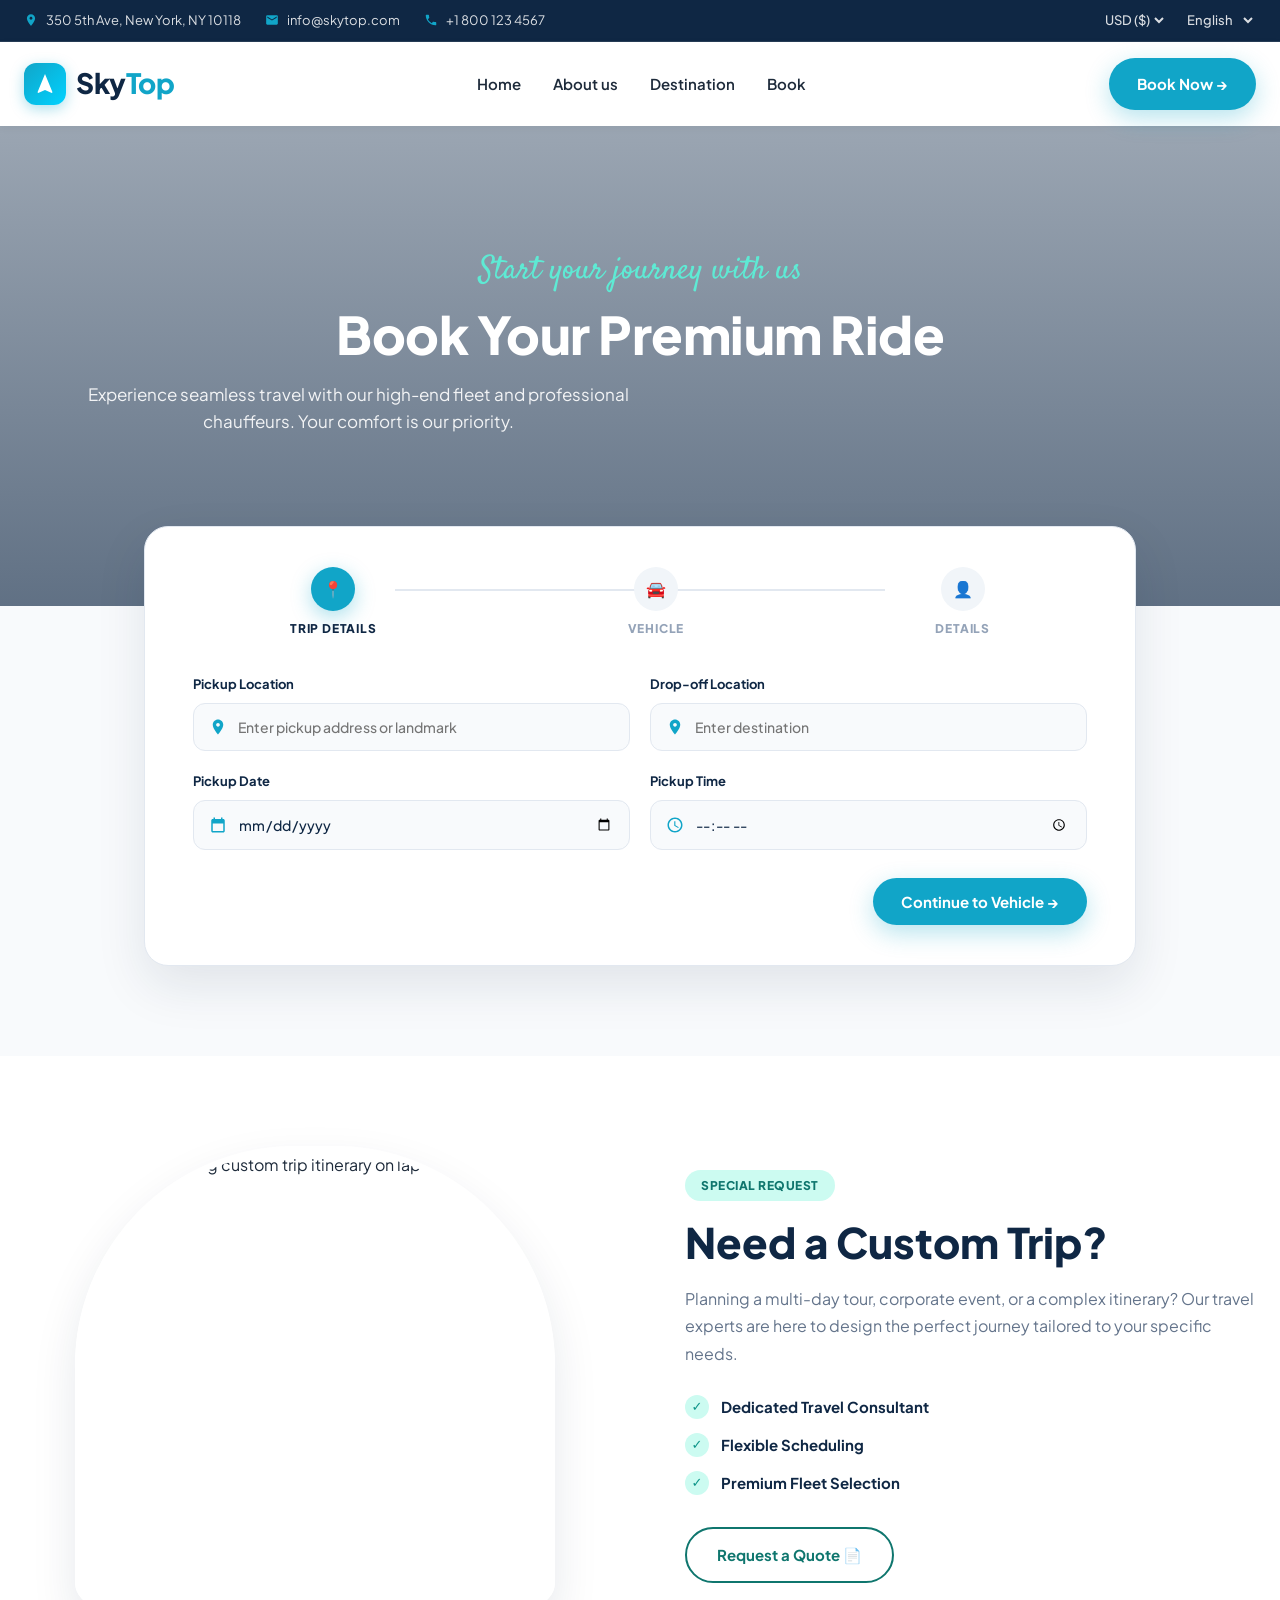
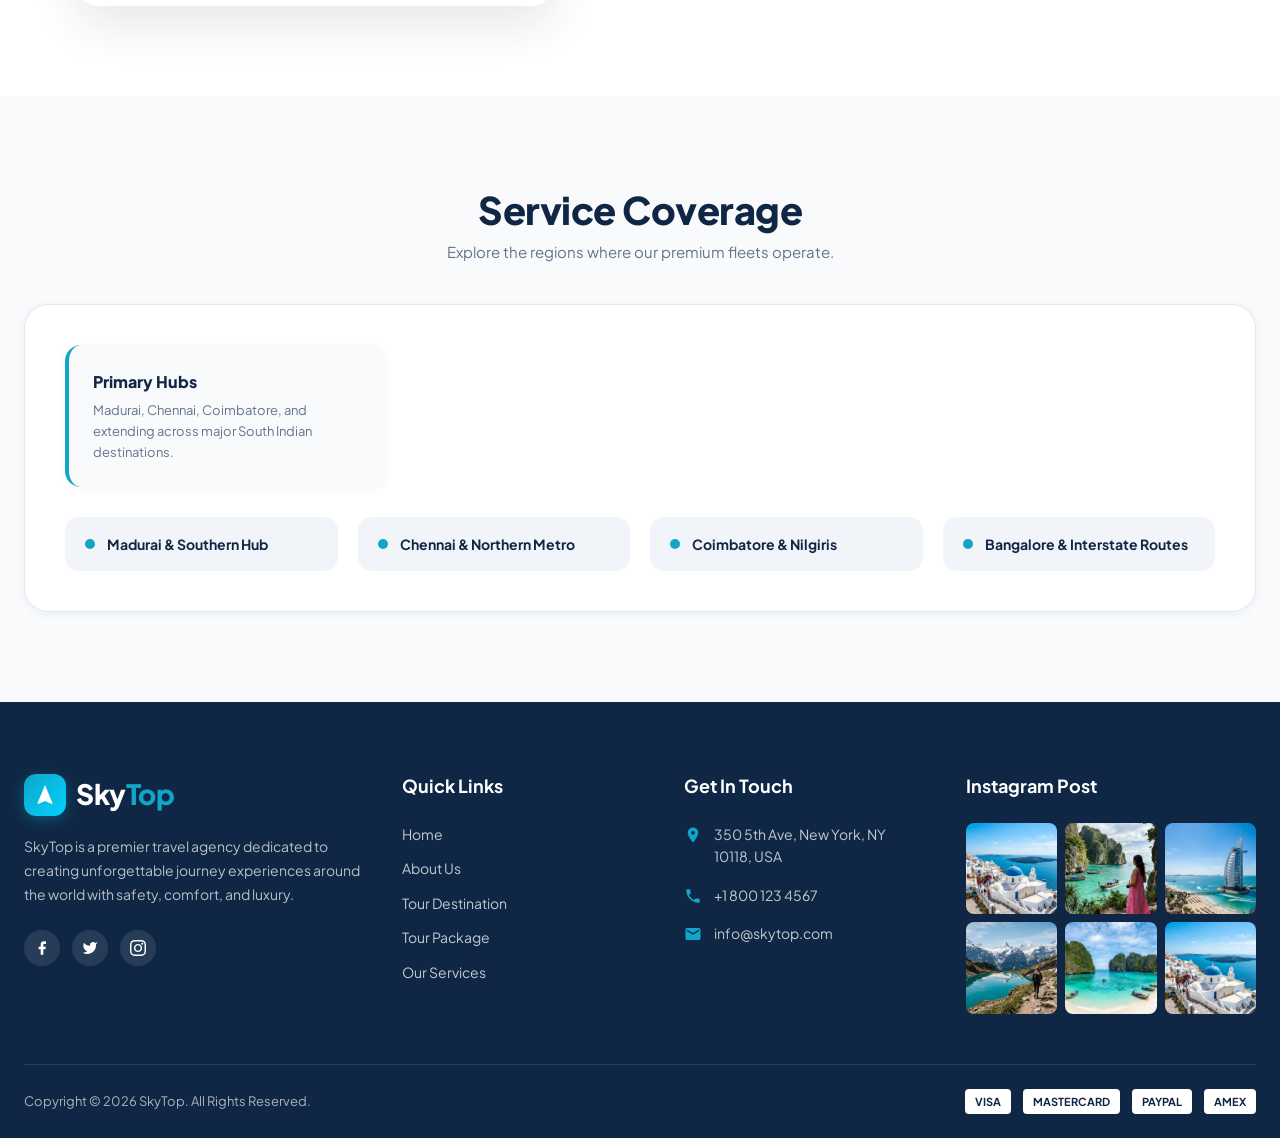
==== book.html @ 6405c87b "feat: implement new booking page with interactive wizard and service coverage components" ====
<!DOCTYPE html>
<html lang="en">

<head>
  <meta charset="UTF-8">
  <meta name="viewport" content="width=device-width, initial-scale=1.0">

  <!-- SEO Primary Metadata -->
  <title>Book Your Premium Ride - SkyTop Travels</title>
  <meta name="description"
    content="Book luxury ride with SkyTop Travels. Experience seamless travel with our high-end fleet and professional chauffeurs across Madurai and South India.">
  <meta name="keywords"
    content="skytop book, book premium ride, madurai travel booking, luxury bus rental, chauffeur service">
  <meta name="robots" content="index, follow">
  <link rel="canonical" href="https://www.skytop.com/book.html">

  <!-- Open Graph / Facebook -->
  <meta property="og:type" content="website">
  <meta property="og:url" content="https://www.skytop.com/book.html">
  <meta property="og:title" content="Book Your Premium Ride - SkyTop Travels">
  <meta property="og:description"
    content="Experience seamless travel with our high-end fleet and professional chauffeurs.">
  <meta property="og:image" content="assets/images/skytop-hero-natural-wonder.jpg">

  <!-- Stylesheets -->
  <link rel="stylesheet" href="styles/globals.css">
  <link rel="stylesheet" href="styles/book.css">

  <!-- Schema.org JSON-LD -->
  <script type="application/ld+json">
  {
    "@context": "https://schema.org",
    "@type": "TravelAgency",
    "name": "SkyTop Travels",
    "url": "https://www.skytop.com/book.html",
    "telephone": "+18001234567",
    "description": "Book Your Premium Ride with SkyTop Travels."
  }
  </script>
</head>

<body class="book-page">

  <!-- Header Component Include -->
  <div data-include="header.html">
    <!-- Top Header Contact & Currency Bar -->
    <aside class="top-bar" aria-label="Top contact and settings bar">
      <div class="container top-bar-inner">
        <div class="top-bar-left">
          <div class="top-info-item">
            <svg viewBox="0 0 24 24">
              <path
                d="M12 2C8.13 2 5 5.13 5 9c0 5.25 7 13 7 13s7-7.75 7-13c0-3.87-3.13-7-7-7zm0 9.5c-1.38 0-2.5-1.12-2.5-2.5s1.12-2.5 2.5-2.5 2.5 1.12 2.5 2.5-1.12 2.5-2.5 2.5z" />
            </svg>
            <span>350 5th Ave, New York, NY 10118</span>
          </div>
          <div class="top-info-item">
            <svg viewBox="0 0 24 24">
              <path
                d="M20 4H4c-1.1 0-1.99.9-1.99 2L2 18c0 1.1.9 2 2 2h16c1.1 0 2-.9 2-2V6c0-1.1-.9-2-2-2zm0 4l-8 5-8-5V6l8 5 8-5v2z" />
            </svg>
            <a href="mailto:info@skytop.com">info@skytop.com</a>
          </div>
          <div class="top-info-item">
            <svg viewBox="0 0 24 24">
              <path
                d="M6.62 10.79c1.44 2.83 3.76 5.14 6.59 6.59l2.2-2.2c.27-.27.67-.36 1.02-.24 1.12.37 2.33.57 3.57.57.55 0 1 .45 1 1V20c0 .55-.45 1-1 1-9.39 0-17-7.61-17-17 0-.55.45-1 1-1h3.5c.55 0 1 .45 1 1 0 1.25.2 2.45.57 3.57.11.35.03.74-.25 1.02l-2.2 2.2z" />
            </svg>
            <a href="tel:+18001234567">+1 800 123 4567</a>
          </div>
        </div>
        <div class="top-bar-right">
          <div class="top-bar-selectors">
            <select class="top-selector" aria-label="Select Currency">
              <option value="USD">USD ($)</option>
              <option value="EUR">EUR (€)</option>
              <option value="GBP">GBP (£)</option>
            </select>
            <select class="top-selector" aria-label="Select Language">
              <option value="en">English</option>
              <option value="es">Español</option>
              <option value="fr">Français</option>
            </select>
          </div>
        </div>
      </div>
    </aside>

    <!-- Main Navbar Header -->
    <header class="site-header">
      <div class="container">
        <nav class="navbar" aria-label="Main Site Navigation">
          <a href="index.html" class="brand-logo" title="SkyTop Home">
            <div class="brand-logo-icon">
              <svg viewBox="0 0 24 24">
                <path d="M12 2L4.5 20.29l.71.71L12 18l6.79 3 .71-.71z" />
              </svg>
            </div>
            <span>Sky<span class="highlight">Top</span></span>
          </a>

          <ul class="nav-menu">
            <li><a href="index.html" class="nav-link">Home</a></li>
            <li><a href="index.html#about" class="nav-link">About us</a></li>
            <li><a href="index.html#destinations" class="nav-link">Destination</a></li>
            <li><a href="book.html" class="nav-link active">Book</a></li>
          </ul>

          <div class="nav-actions">
            <a href="book.html" class="btn btn-primary">Book Now &rarr;</a>
            <button class="mobile-menu-toggle" id="mobileMenuToggle" aria-label="Toggle navigation menu">
              <span></span>
              <span></span>
              <span></span>
            </button>
          </div>
        </nav>
      </div>
    </header>

    <!-- Mobile Drawer Menu -->
    <div class="backdrop-overlay" id="backdropOverlay"></div>
    <aside class="mobile-nav-drawer" id="mobileNavDrawer" aria-label="Mobile Navigation Drawer">
      <div class="drawer-header">
        <a href="index.html" class="brand-logo">
          <div class="brand-logo-icon">
            <svg viewBox="0 0 24 24">
              <path d="M12 2L4.5 20.29l.71.71L12 18l6.79 3 .71-.71z" />
            </svg>
          </div>
          <span>Sky<span class="highlight">Top</span></span>
        </a>
        <button class="drawer-close" id="drawerClose" aria-label="Close menu">&times;</button>
      </div>
      <div class="mobile-nav-links">
        <a href="index.html">Home</a>
        <a href="index.html#about">About us</a>
        <a href="index.html#destinations">Destination</a>
        <a href="book.html">Book</a>
        <a href="index.html#services">Our Services</a>
        <a href="index.html#tours">Popular Tours</a>
        <a href="index.html#blog">Blog</a>
        <a href="index.html#contact">Contact us</a>
      </div>
    </aside>
  </div>

  <!-- Main Content Area -->
  <main id="main-content">

    <!-- 1. Hero Banner Section -->
    <section class="book-hero" aria-label="Book Your Ride Banner">
      <div class="container">
        <span class="book-hero-subtitle">Start your journey with us</span>
        <h1 class="book-hero-title">Book Your Premium Ride</h1>
        <p class="book-hero-desc">
          Experience seamless travel with our high-end fleet and professional chauffeurs. Your comfort is our priority.
        </p>
      </div>
    </section>

    <!-- 2. Wizard Booking Card (Overlapping Hero) -->
    <div class="wizard-container">
      <div class="wizard-card">

        <!-- Stepper Navigation Header -->
        <div class="stepper-bar">
          <div class="stepper-line">
            <div class="stepper-line-fill" id="stepperLineFill"></div>
          </div>

          <div class="step-item active" data-step="1" id="stepIndicator1">
            <div class="step-icon-circle">📍</div>
            <span class="step-label">TRIP DETAILS</span>
          </div>

          <div class="step-item" data-step="2" id="stepIndicator2">
            <div class="step-icon-circle">🚘</div>
            <span class="step-label">VEHICLE</span>
          </div>

          <div class="step-item" data-step="3" id="stepIndicator3">
            <div class="step-icon-circle">👤</div>
            <span class="step-label">DETAILS</span>
          </div>
        </div>

        <!-- Step 1 Form Panel: Trip Details -->
        <div class="wizard-step-panel active" id="stepPanel1">
          <form id="tripDetailsForm">
            <div class="form-grid-2x2">

              <div class="field-box">
                <label class="field-label" for="pickupLoc">Pickup Location</label>
                <div class="input-with-icon">
                  <svg viewBox="0 0 24 24">
                    <path
                      d="M12 2C8.13 2 5 5.13 5 9c0 5.25 7 13 7 13s7-7.75 7-13c0-3.87-3.13-7-7-7zm0 9.5c-1.38 0-2.5-1.12-2.5-2.5s1.12-2.5 2.5-2.5 2.5 1.12 2.5 2.5-1.12 2.5-2.5 2.5z" />
                  </svg>
                  <input type="text" id="pickupLoc" class="form-input" placeholder="Enter pickup address or landmark"
                    required>
                </div>
              </div>

              <div class="field-box">
                <label class="field-label" for="dropoffLoc">Drop-off Location</label>
                <div class="input-with-icon">
                  <svg viewBox="0 0 24 24">
                    <path
                      d="M12 2C8.13 2 5 5.13 5 9c0 5.25 7 13 7 13s7-7.75 7-13c0-3.87-3.13-7-7-7zm0 9.5c-1.38 0-2.5-1.12-2.5-2.5s1.12-2.5 2.5-2.5 2.5 1.12 2.5 2.5-1.12 2.5-2.5 2.5z" />
                  </svg>
                  <input type="text" id="dropoffLoc" class="form-input" placeholder="Enter destination" required>
                </div>
              </div>

              <div class="field-box">
                <label class="field-label" for="pickupDate">Pickup Date</label>
                <div class="input-with-icon">
                  <svg viewBox="0 0 24 24">
                    <path
                      d="M19 4h-1V2h-2v2H8V2H6v2H5c-1.11 0-1.99.9-1.99 2L3 20c0 1.1.89 2 2 2h14c1.1 0 2-.9 2-2V6c0-1.1-.9-2-2-2zm0 16H5V10h14v10z" />
                  </svg>
                  <input type="date" id="pickupDate" class="form-input" required>
                </div>
              </div>

              <div class="field-box">
                <label class="field-label" for="pickupTime">Pickup Time</label>
                <div class="input-with-icon">
                  <svg viewBox="0 0 24 24">
                    <path
                      d="M11.99 2C6.47 2 2 6.48 2 12s4.47 10 9.99 10C17.52 22 22 17.52 22 12S17.52 2 11.99 2zM12 20c-4.42 0-8-3.58-8-8s3.58-8 8-8 8 3.58 8 8-3.58 8-8 8zm.5-13H11v6l5.25 3.15.75-1.23-4.5-2.67z" />
                  </svg>
                  <input type="time" id="pickupTime" class="form-input" required>
                </div>
              </div>

            </div>

            <div class="wizard-actions">
              <button type="submit" class="btn-continue">
                Continue to Vehicle &rarr;
              </button>
            </div>
          </form>
        </div>

        <!-- Step 2 Form Panel: Vehicle Selection -->
        <div class="wizard-step-panel" id="stepPanel2">
          <div class="field-label" style="margin-bottom: 16px; font-size: 15px;">Choose Your Vehicle Category:</div>

          <div class="vehicle-cards-grid">
            <div class="v-card selected" data-vname="Luxury Bus" data-vprice="$150/day">
              <div class="v-icon">🚌</div>
              <div class="v-title">Luxury Bus</div>
              <div class="v-capacity">40 - 50 Seats</div>
              <div class="v-price">$150 / day</div>
            </div>

            <div class="v-card" data-vname="Tempo Traveller" data-vprice="$95/day">
              <div class="v-icon">🚐</div>
              <div class="v-title">Tempo Traveller</div>
              <div class="v-capacity">12 - 20 Seats</div>
              <div class="v-price">$95 / day</div>
            </div>

            <div class="v-card" data-vname="Premium SUV" data-vprice="$65/day">
              <div class="v-icon">🚘</div>
              <div class="v-title">Premium SUV</div>
              <div class="v-capacity">6 - 7 Seats</div>
              <div class="v-price">$65 / day</div>
            </div>

            <div class="v-card" data-vname="Executive Sedan" data-vprice="$45/day">
              <div class="v-icon">🚗</div>
              <div class="v-title">Executive Sedan</div>
              <div class="v-capacity">4 Seats</div>
              <div class="v-price">$45 / day</div>
            </div>
          </div>

          <div class="wizard-actions">
            <button type="button" class="btn-back" id="backToStep1">&larr; Back</button>
            <button type="button" class="btn-continue" id="goToStep3">
              Continue to Details &rarr;
            </button>
          </div>
        </div>

        <!-- Step 3 Form Panel: Passenger & Contact Details -->
        <div class="wizard-step-panel" id="stepPanel3">
          <form id="passengerDetailsForm">
            <div class="form-grid-2x2">
              <div class="field-box">
                <label class="field-label" for="custName">Full Name</label>
                <input type="text" id="custName" class="form-input" style="padding-left: 16px;" placeholder="John Doe"
                  required>
              </div>

              <div class="field-box">
                <label class="field-label" for="custPhone">Phone Number</label>
                <input type="tel" id="custPhone" class="form-input" style="padding-left: 16px;"
                  placeholder="+91 98765 43210" required>
              </div>

              <div class="field-box">
                <label class="field-label" for="custEmail">Email Address</label>
                <input type="email" id="custEmail" class="form-input" style="padding-left: 16px;"
                  placeholder="john@example.com" required>
              </div>

              <div class="field-box">
                <label class="field-label" for="custPassengers">Total Passengers</label>
                <select id="custPassengers" class="form-input" style="padding-left: 16px;">
                  <option value="1-2">1 - 2 Passengers</option>
                  <option value="3-6">3 - 6 Passengers</option>
                  <option value="7-15">7 - 15 Passengers</option>
                  <option value="16+">16+ Group Passengers</option>
                </select>
              </div>
            </div>

            <div class="wizard-actions">
              <button type="button" class="btn-back" id="backToStep2">&larr; Back</button>
              <button type="submit" class="btn-continue">
                Confirm &amp; Book Ride &rarr;
              </button>
            </div>
          </form>
        </div>

      </div>
    </div>

    <!-- 3. Special Request Section (Need a Custom Trip?) -->
    <section class="custom-trip-section">
      <div class="container">
        <div class="custom-trip-grid">

          <div class="custom-media-arch">
            <img src="https://images.unsplash.com/photo-1531403009284-440f080d1e12?auto=format&fit=crop&w=800&q=80"
              alt="Person planning custom trip itinerary on laptop">
          </div>

          <div class="custom-info-content">
            <span class="special-tag">SPECIAL REQUEST</span>
            <h2 class="custom-heading">Need a Custom Trip?</h2>
            <p class="custom-desc">
              Planning a multi-day tour, corporate event, or a complex itinerary? Our travel experts are here to design
              the perfect journey tailored to your specific needs.
            </p>

            <div class="check-feature-list">
              <div class="check-feature-item">
                <div class="check-icon">&#10003;</div>
                <span>Dedicated Travel Consultant</span>
              </div>
              <div class="check-feature-item">
                <div class="check-icon">&#10003;</div>
                <span>Flexible Scheduling</span>
              </div>
              <div class="check-feature-item">
                <div class="check-icon">&#10003;</div>
                <span>Premium Fleet Selection</span>
              </div>
            </div>

            <a href="index.html#contact" class="btn-request-quote">
              Request a Quote &#128196;
            </a>
          </div>

        </div>
      </div>
    </section>

    <!-- 4. Service Coverage Section -->
    <section class="coverage-section">
      <div class="container">
        <div class="text-center">
          <h2 class="section-title">Service Coverage</h2>
          <p style="color: var(--text-muted); font-size: 15px; margin-top: 6px;">
            Explore the regions where our premium fleets operate.
          </p>
        </div>

        <div class="coverage-grid">
          <div class="hub-card">
            <h3 class="hub-title">Primary Hubs</h3>
            <p class="hub-text">Madurai, Chennai, Coimbatore, and extending across major South Indian destinations.</p>
          </div>

          <div class="regions-grid">
            <div class="region-badge-card">
              <div class="region-dot"></div>
              <span>Madurai &amp; Southern Hub</span>
            </div>
            <div class="region-badge-card">
              <div class="region-dot"></div>
              <span>Chennai &amp; Northern Metro</span>
            </div>
            <div class="region-badge-card">
              <div class="region-dot"></div>
              <span>Coimbatore &amp; Nilgiris</span>
            </div>
            <div class="region-badge-card">
              <div class="region-dot"></div>
              <span>Bangalore &amp; Interstate Routes</span>
            </div>
          </div>
        </div>
      </div>
    </section>

  </main>

  <!-- Footer Component Include -->
  <div data-include="footer.html">
    <!-- Site Footer -->
    <footer class="site-footer" id="contact">
      <div class="container">
        <div class="footer-top">
          <div class="footer-brand">
            <a href="index.html" class="brand-logo">
              <div class="brand-logo-icon">
                <svg viewBox="0 0 24 24">
                  <path d="M12 2L4.5 20.29l.71.71L12 18l6.79 3 .71-.71z" />
                </svg>
              </div>
              <span>Sky<span class="highlight">Top</span></span>
            </a>
            <p>SkyTop is a premier travel agency dedicated to creating unforgettable journey experiences around the
              world with safety, comfort, and luxury.</p>
            <div class="social-links">
              <a href="https://facebook.com" class="social-link" aria-label="Facebook"><svg viewBox="0 0 24 24">
                  <path d="M18 2h-3a5 5 0 00-5 5v3H7v4h3v8h4v-8h3l1-4h-4V7a1 1 0 011-1h3z" />
                </svg></a>
              <a href="https://twitter.com" class="social-link" aria-label="Twitter"><svg viewBox="0 0 24 24">
                  <path
                    d="M23 3a10.9 10.9 0 01-3.14 1.53 4.48 4.48 0 00-7.86 3v1A10.66 10.66 0 013 4s-4 9 5 13a11.64 11.64 0 01-7 2c9 5 20 0 20-11.5a4.5 4.5 0 00-.08-.83A7.72 7.72 0 0023 3z" />
                </svg></a>
              <a href="https://instagram.com" class="social-link" aria-label="Instagram"><svg viewBox="0 0 24 24">
                  <path
                    d="M12 2.163c3.204 0 3.584.012 4.85.07 3.252.148 4.771 1.691 4.919 4.919.058 1.265.069 1.645.069 4.849 0 3.205-.012 3.584-.069 4.849-.149 3.225-1.664 4.771-4.919 4.919-1.266.058-1.644.07-4.85.07-3.204 0-3.584-.012-4.849-.07-3.26-.149-4.771-1.699-4.919-4.92-.058-1.265-.07-1.644-.07-4.849 0-3.204.013-3.583.07-4.849.149-3.227 1.664-4.771 4.919-4.919 1.266-.057 1.645-.069 4.849-.069zm0-2.163c-3.259 0-3.667.014-4.947.072-4.358.2-6.78 2.618-6.98 6.98-.059 1.281-.073 1.689-.073 4.948 0 3.259.014 3.668.072 4.948.2 4.358 2.618 6.78 6.98 6.98 1.281.058 1.689.072 4.948.072 3.259 0 3.668-.014 4.948-.072 4.354-.2 6.782-2.618 6.979-6.98.059-1.28.073-1.689.073-4.948 0-3.259-.014-3.667-.072-4.947-.196-4.354-2.617-6.78-6.979-6.98-1.281-.059-1.69-.073-4.949-.073zm0 5.838c-3.403 0-6.162 2.759-6.162 6.162s2.759 6.163 6.162 6.163 6.162-2.759 6.162-6.163c0-3.403-2.759-6.162-6.162-6.162zm0 10.162c-2.209 0-4-1.79-4-4 0-2.209 1.791-4 4-4s4 1.791 4 4c0 2.21-1.791 4-4 4zm6.406-11.845c-.796 0-1.441.645-1.441 1.44s.645 1.44 1.441 1.44c.795 0 1.439-.645 1.439-1.44s-.644-1.44-1.439-1.44z" />
                </svg></a>
            </div>
          </div>

          <div class="footer-column">
            <h3 class="footer-heading">Quick Links</h3>
            <ul class="footer-links-list">
              <li><a href="index.html">Home</a></li>
              <li><a href="index.html#about">About Us</a></li>
              <li><a href="book.html">Book Your Tour</a></li>
              <li><a href="index.html#destinations">Tour Destination</a></li>
              <li><a href="index.html#tours">Tour Package</a></li>
              <li><a href="index.html#services">Our Services</a></li>
            </ul>
          </div>

          <div class="footer-column">
            <h3 class="footer-heading">Get In Touch</h3>
            <div class="contact-info-list">
              <div class="contact-info-item">
                <svg viewBox="0 0 24 24">
                  <path
                    d="M12 2C8.13 2 5 5.13 5 9c0 5.25 7 13 7 13s7-7.75 7-13c0-3.87-3.13-7-7-7zm0 9.5c-1.38 0-2.5-1.12-2.5-2.5s1.12-2.5 2.5-2.5 2.5 1.12 2.5 2.5-1.12 2.5-2.5 2.5z" />
                </svg>
                <span>350 5th Ave, New York, NY 10118, USA</span>
              </div>
              <div class="contact-info-item">
                <svg viewBox="0 0 24 24">
                  <path
                    d="M6.62 10.79c1.44 2.83 3.76 5.14 6.59 6.59l2.2-2.2c.27-.27.67-.36 1.02-.24 1.12.37 2.33.57 3.57.57.55 0 1 .45 1 1V20c0 .55-.45 1-1 1-9.39 0-17-7.61-17-17 0-.55.45-1 1-1h3.5c.55 0 1 .45 1 1 0 1.25.2 2.45.57 3.57.11.35.03.74-.25 1.02l-2.2 2.2z" />
                </svg>
                <span>+1 800 123 4567</span>
              </div>
              <div class="contact-info-item">
                <svg viewBox="0 0 24 24">
                  <path
                    d="M20 4H4c-1.1 0-1.99.9-1.99 2L2 18c0 1.1.9 2 2 2h16c1.1 0 2-.9 2-2V6c0-1.1-.9-2-2-2zm0 4l-8 5-8-5V6l8 5 8-5v2z" />
                </svg>
                <span>info@skytop.com</span>
              </div>
            </div>
          </div>

          <div class="footer-column">
            <h3 class="footer-heading">Instagram Post</h3>
            <div class="instagram-grid">
              <div class="instagram-thumb">
                <img src="assets/images/skytop-destination-greece.jpg" alt="Instagram post Greece" loading="lazy">
              </div>
              <div class="instagram-thumb">
                <img src="assets/images/skytop-destination-thailand.jpg" alt="Instagram post Thailand" loading="lazy">
              </div>
              <div class="instagram-thumb">
                <img src="assets/images/skytop-destination-dubai.jpg" alt="Instagram post Dubai" loading="lazy">
              </div>
              <div class="instagram-thumb">
                <img src="assets/images/skytop-destination-switzerland.jpg" alt="Instagram post Switzerland"
                  loading="lazy">
              </div>
              <div class="instagram-thumb">
                <img src="assets/images/skytop-hero-natural-wonder.jpg" alt="Instagram post Tropical beach"
                  loading="lazy">
              </div>
              <div class="instagram-thumb">
                <img src="assets/images/skytop-destination-greece.jpg" alt="Instagram post Island view" loading="lazy">
              </div>
            </div>
          </div>
        </div>

        <div class="footer-bottom">
          <p>Copyright &copy; 2026 SkyTop. All Rights Reserved.</p>
          <div class="payment-methods">
            <span class="payment-badge">VISA</span>
            <span class="payment-badge">MASTERCARD</span>
            <span class="payment-badge">PAYPAL</span>
            <span class="payment-badge">AMEX</span>
          </div>
        </div>
      </div>
    </footer>
  </div>

  <!-- Scripts -->
  <script src="js/main.js"></script>
  <script>
    document.addEventListener('DOMContentLoaded', () => {
      // Step wizard navigation logic
      const stepIndicators = [
        document.getElementById('stepIndicator1'),
        document.getElementById('stepIndicator2'),
        document.getElementById('stepIndicator3')
      ];

      const stepPanels = [
        document.getElementById('stepPanel1'),
        document.getElementById('stepPanel2'),
        document.getElementById('stepPanel3')
      ];

      const lineFill = document.getElementById('stepperLineFill');

      function goToStep(stepNum) {
        stepPanels.forEach((panel, i) => {
          if (i === stepNum - 1) {
            panel.classList.add('active');
          } else {
            panel.classList.remove('active');
          }
        });

        stepIndicators.forEach((ind, i) => {
          ind.classList.remove('active', 'completed');
          if (i === stepNum - 1) {
            ind.classList.add('active');
          } else if (i < stepNum - 1) {
            ind.classList.add('completed');
          }
        });

        if (lineFill) {
          if (stepNum === 1) lineFill.style.width = '0%';
          if (stepNum === 2) lineFill.style.width = '50%';
          if (stepNum === 3) lineFill.style.width = '100%';
        }
      }

      // Step 1 Form Submit -> Step 2
      const tripDetailsForm = document.getElementById('tripDetailsForm');
      if (tripDetailsForm) {
        tripDetailsForm.addEventListener('submit', (e) => {
          e.preventDefault();
          goToStep(2);
        });
      }

      // Vehicle Card Selection
      const vehicleCards = document.querySelectorAll('.v-card');
      vehicleCards.forEach(card => {
        card.addEventListener('click', () => {
          vehicleCards.forEach(c => c.classList.remove('selected'));
          card.classList.add('selected');
        });
      });

      // Step 2 Buttons
      document.getElementById('backToStep1')?.addEventListener('click', () => goToStep(1));
      document.getElementById('goToStep3')?.addEventListener('click', () => goToStep(3));

      // Step 3 Buttons & Final Submit
      document.getElementById('backToStep2')?.addEventListener('click', () => goToStep(2));

      const passengerDetailsForm = document.getElementById('passengerDetailsForm');
      if (passengerDetailsForm) {
        passengerDetailsForm.addEventListener('submit', (e) => {
          e.preventDefault();
          const pickup = document.getElementById('pickupLoc')?.value || 'Pickup';
          const dropoff = document.getElementById('dropoffLoc')?.value || 'Destination';
          const name = document.getElementById('custName')?.value || 'Customer';
          alert(`🎉 Ride Booking Confirmed!\n\nThank you ${name}! Your ride from ${pickup} to ${dropoff} has been reserved. Our SkyTop chauffeur will contact you shortly.`);
        });
      }
    });
  </script>
</body>

</html>
---- styles/globals.css ----
/* ==========================================================================
   SKYTOP TRAVEL - GLOBAL CSS STYLESHEET
   Design Tokens, Resets, Global Typography, Header, Navigation, & Footer
   ========================================================================== */

@import url('https://fonts.googleapis.com/css2?family=Caveat:wght@600;700&family=Satisfy&family=Plus+Jakarta+Sans:wght@400;500;600;700;800&display=swap');

:root {
  /* Brand Color Palette */
  --primary-teal: #11A5C8;
  --primary-teal-hover: #0D8ca8;
  --primary-teal-light: rgba(17, 165, 200, 0.1);
  --primary-dark: #0F2744;
  --primary-dark-hover: #16365C;
  --text-main: #1D2A3A;
  --text-muted: #64748B;
  --text-light: #94A3B8;
  --bg-light: #F8FAFC;
  --bg-teal-tint: #F0F9FB;
  --white: #FFFFFF;
  --border-light: #E2E8F0;
  --rating-star: #FFB800;
  
  /* Typography */
  --font-body: 'Plus Jakarta Sans', system-ui, -apple-system, BlinkMacSystemFont, 'Segoe UI', Roboto, sans-serif;
  --font-script: 'Satisfy', 'Caveat', cursive, sans-serif;
  
  /* Spacing & Layout */
  --container-width: 1280px;
  --header-height: 84px;
  --topbar-height: 42px;
  --radius-sm: 8px;
  --radius-md: 14px;
  --radius-lg: 24px;
  --radius-pill: 999px;
  
  /* Shadows & Transitions */
  --shadow-sm: 0 2px 8px rgba(15, 39, 68, 0.05);
  --shadow-md: 0 8px 24px rgba(15, 39, 68, 0.08);
  --shadow-lg: 0 16px 40px rgba(15, 39, 68, 0.12);
  --shadow-teal: 0 8px 25px rgba(17, 165, 200, 0.3);
  --transition-fast: all 0.25s cubic-bezier(0.4, 0, 0.2, 1);
  --transition-smooth: all 0.35s cubic-bezier(0.4, 0, 0.2, 1);
}

/* Reset & Base Setup */
*, *::before, *::after {
  box-sizing: border-box;
  margin: 0;
  padding: 0;
}

html {
  scroll-behavior: smooth;
  font-size: 16px;
  -webkit-font-smoothing: antialiased;
  -moz-osx-font-smoothing: grayscale;
}

body {
  font-family: var(--font-body);
  color: var(--text-main);
  background-color: var(--white);
  line-height: 1.6;
  overflow-x: hidden;
  width: 100%;
}

a {
  color: inherit;
  text-decoration: none;
  transition: var(--transition-fast);
}

ul, ol {
  list-style: none;
}

img {
  max-width: 100%;
  height: auto;
  display: block;
}

button, input, select, textarea {
  font-family: inherit;
  font-size: inherit;
  outline: none;
  border: none;
}

button {
  cursor: pointer;
  background: none;
}

.container {
  width: 100%;
  max-width: var(--container-width);
  margin: 0 auto;
  padding: 0 24px;
}

/* Global Section Titles & Subtitles */
.section-subtitle {
  font-family: var(--font-script);
  font-size: 28px;
  font-weight: 700;
  color: var(--primary-teal);
  display: block;
  margin-bottom: 6px;
  text-transform: capitalize;
  letter-spacing: 0.5px;
}

.section-title {
  font-size: 38px;
  font-weight: 800;
  color: var(--primary-dark);
  line-height: 1.25;
  letter-spacing: -0.5px;
}

.text-center {
  text-align: center;
}

/* Buttons */
.btn {
  display: inline-flex;
  align-items: center;
  justify-content: center;
  gap: 10px;
  padding: 14px 28px;
  font-size: 15px;
  font-weight: 700;
  border-radius: var(--radius-pill);
  transition: var(--transition-smooth);
  white-space: nowrap;
}

.btn-primary {
  background-color: var(--primary-teal);
  color: var(--white);
  box-shadow: var(--shadow-teal);
}

.btn-primary:hover {
  background-color: var(--primary-teal-hover);
  transform: translateY(-2px);
  box-shadow: 0 12px 30px rgba(17, 165, 200, 0.4);
}

.btn-dark {
  background-color: var(--primary-dark);
  color: var(--white);
}

.btn-dark:hover {
  background-color: var(--primary-dark-hover);
  transform: translateY(-2px);
  box-shadow: var(--shadow-md);
}

.btn-outline-glass {
  background: rgba(255, 255, 255, 0.15);
  backdrop-filter: blur(10px);
  color: var(--white);
  border: 1px solid rgba(255, 255, 255, 0.4);
}

.btn-outline-glass:hover {
  background: rgba(255, 255, 255, 0.3);
  border-color: var(--white);
}

/* ==========================================================================
   TOP HEADER BAR
   ========================================================================== */
.top-bar {
  background-color: var(--primary-dark);
  color: var(--white);
  font-size: 13px;
  padding: 10px 0;
  border-bottom: 1px solid rgba(255, 255, 255, 0.1);
}

.top-bar-inner {
  display: flex;
  justify-content: space-between;
  align-items: center;
}

.top-bar-left, .top-bar-right {
  display: flex;
  align-items: center;
  gap: 24px;
}

.top-info-item {
  display: flex;
  align-items: center;
  gap: 8px;
  color: rgba(255, 255, 255, 0.85);
}

.top-info-item svg {
  width: 14px;
  height: 14px;
  fill: var(--primary-teal);
}

.top-info-item a:hover {
  color: var(--primary-teal);
}

.top-bar-selectors {
  display: flex;
  align-items: center;
  gap: 16px;
}

.top-selector {
  background: transparent;
  color: rgba(255, 255, 255, 0.85);
  font-size: 13px;
  font-weight: 500;
  cursor: pointer;
}

.top-selector option {
  background-color: var(--primary-dark);
  color: var(--white);
}

/* ==========================================================================
   MAIN NAVBAR
   ========================================================================== */
.site-header {
  position: sticky;
  top: 0;
  left: 0;
  width: 100%;
  background-color: var(--white);
  z-index: 1000;
  box-shadow: var(--shadow-sm);
  transition: var(--transition-fast);
}

.navbar {
  display: flex;
  align-items: center;
  justify-content: space-between;
  height: var(--header-height);
}

.brand-logo {
  display: flex;
  align-items: center;
  gap: 10px;
  font-size: 28px;
  font-weight: 800;
  color: var(--primary-dark);
  letter-spacing: -0.5px;
}

.brand-logo-icon {
  width: 42px;
  height: 42px;
  background: linear-gradient(135deg, var(--primary-teal), #00d2ff);
  border-radius: 12px;
  display: flex;
  align-items: center;
  justify-content: center;
  color: var(--white);
  box-shadow: 0 4px 14px rgba(17, 165, 200, 0.35);
}

.brand-logo-icon svg {
  width: 24px;
  height: 24px;
  fill: currentColor;
}

.brand-logo span.highlight {
  color: var(--primary-teal);
}

.nav-menu {
  display: flex;
  align-items: center;
  gap: 32px;
}

.nav-link {
  font-size: 15px;
  font-weight: 600;
  color: var(--text-main);
  padding: 8px 0;
  position: relative;
}

.nav-link:hover, .nav-link.active {
  color: var(--primary-teal);
}

.nav-link.active::after {
  content: '';
  position: absolute;
  bottom: -2px;
  left: 0;
  width: 100%;
  height: 3px;
  background-color: var(--primary-teal);
  border-radius: var(--radius-pill);
}

.nav-actions {
  display: flex;
  align-items: center;
  gap: 18px;
}

.mobile-menu-toggle {
  display: none;
  flex-direction: column;
  gap: 5px;
  width: 28px;
  cursor: pointer;
  background: none;
  border: none;
  padding: 4px;
}

.mobile-menu-toggle span {
  display: block;
  width: 100%;
  height: 3px;
  background-color: var(--primary-dark);
  border-radius: 3px;
  transition: var(--transition-fast);
}

/* Mobile Drawer Overlay */
.mobile-nav-drawer {
  position: fixed;
  top: 0;
  right: -100%;
  width: 300px;
  height: 100vh;
  background-color: var(--white);
  box-shadow: -10px 0 30px rgba(0, 0, 0, 0.15);
  z-index: 1100;
  padding: 30px 24px;
  display: flex;
  flex-direction: column;
  transition: right 0.4s ease;
}

.mobile-nav-drawer.open {
  right: 0;
}

.drawer-header {
  display: flex;
  justify-content: space-between;
  align-items: center;
  margin-bottom: 30px;
}

.drawer-close {
  font-size: 24px;
  color: var(--primary-dark);
  cursor: pointer;
}

.mobile-nav-links {
  display: flex;
  flex-direction: column;
  gap: 18px;
}

.mobile-nav-links a {
  font-size: 17px;
  font-weight: 600;
  color: var(--primary-dark);
  padding: 10px 0;
  border-bottom: 1px solid var(--border-light);
}

.backdrop-overlay {
  position: fixed;
  top: 0;
  left: 0;
  width: 100vw;
  height: 100vh;
  background: rgba(15, 39, 68, 0.5);
  backdrop-filter: blur(4px);
  z-index: 1050;
  opacity: 0;
  visibility: hidden;
  transition: var(--transition-fast);
}

.backdrop-overlay.active {
  opacity: 1;
  visibility: visible;
}

/* ==========================================================================
   FOOTER
   ========================================================================== */
.site-footer {
  background-color: var(--primary-dark);
  color: var(--white);
  padding-top: 70px;
  position: relative;
  overflow: hidden;
}

.footer-top {
  display: grid;
  grid-template-columns: 1.4fr 1fr 1fr 1.2fr;
  gap: 40px;
  padding-bottom: 50px;
  border-bottom: 1px solid rgba(255, 255, 255, 0.1);
}

.footer-brand .brand-logo {
  color: var(--white);
  margin-bottom: 18px;
}

.footer-brand p {
  color: rgba(255, 255, 255, 0.7);
  font-size: 14px;
  line-height: 1.7;
  margin-bottom: 24px;
}

.social-links {
  display: flex;
  align-items: center;
  gap: 12px;
}

.social-link {
  width: 36px;
  height: 36px;
  border-radius: 50%;
  background: rgba(255, 255, 255, 0.1);
  display: flex;
  align-items: center;
  justify-content: center;
  color: var(--white);
  transition: var(--transition-fast);
}

.social-link:hover {
  background-color: var(--primary-teal);
  transform: translateY(-3px);
}

.social-link svg {
  width: 16px;
  height: 16px;
  fill: currentColor;
}

.footer-column h3.footer-heading {
  font-size: 18px;
  font-weight: 700;
  color: var(--white);
  margin-bottom: 22px;
  position: relative;
}

.footer-links-list {
  display: flex;
  flex-direction: column;
  gap: 12px;
}

.footer-links-list a {
  color: rgba(255, 255, 255, 0.75);
  font-size: 14px;
  display: flex;
  align-items: center;
  gap: 8px;
}

.footer-links-list a:hover {
  color: var(--primary-teal);
  padding-left: 4px;
}

.contact-info-list {
  display: flex;
  flex-direction: column;
  gap: 16px;
}

.contact-info-item {
  display: flex;
  align-items: flex-start;
  gap: 12px;
  color: rgba(255, 255, 255, 0.75);
  font-size: 14px;
}

.contact-info-item svg {
  width: 18px;
  height: 18px;
  fill: var(--primary-teal);
  flex-shrink: 0;
  margin-top: 3px;
}

.instagram-grid {
  display: grid;
  grid-template-columns: repeat(3, 1fr);
  gap: 8px;
}

.instagram-thumb {
  position: relative;
  border-radius: var(--radius-sm);
  overflow: hidden;
  aspect-ratio: 1;
}

.instagram-thumb img {
  width: 100%;
  height: 100%;
  object-fit: cover;
  transition: var(--transition-fast);
}

.instagram-thumb:hover img {
  transform: scale(1.1);
}

.footer-bottom {
  padding: 24px 0;
  display: flex;
  justify-content: space-between;
  align-items: center;
  font-size: 13px;
  color: rgba(255, 255, 255, 0.65);
}

.payment-methods {
  display: flex;
  align-items: center;
  gap: 12px;
}

.payment-badge {
  background: var(--white);
  padding: 4px 10px;
  border-radius: 4px;
  font-weight: 700;
  color: var(--primary-dark);
  font-size: 11px;
}

/* ==========================================================================
   RESPONSIVE BREAKPOINTS (GLOBAL)
   ========================================================================== */
@media (max-width: 992px) {
  .top-bar {
    display: none;
  }

  .nav-menu {
    display: none;
  }

  .mobile-menu-toggle {
    display: flex;
  }

  .footer-top {
    grid-template-columns: 1fr 1fr;
    gap: 36px;
  }
}

@media (max-width: 600px) {
  .container {
    padding: 0 16px;
  }

  .section-title {
    font-size: 28px;
  }

  .section-subtitle {
    font-size: 24px;
  }

  .footer-top {
    grid-template-columns: 1fr;
  }

  .footer-bottom {
    flex-direction: column;
    gap: 14px;
    text-align: center;
  }
}
---- styles/book.css ----
/* ==========================================================================
   SKYTOP TRAVEL - BOOK PAGE SCOPED STYLESHEET (MATCHING EXACT REVISED DESIGN)
   Scoped under parent container: .book-page
   ========================================================================== */

.book-page {
  background-color: #F8FAFC;
  color: var(--text-main);
  font-family: var(--font-body);
}

/* --------------------------------------------------------------------------
   1. HERO BANNER (BOOK YOUR PREMIUM RIDE)
   -------------------------------------------------------------------------- */
.book-page .book-hero {
  position: relative;
  min-height: 480px;
  background: linear-gradient(180deg, rgba(15, 39, 68, 0.4) 0%, rgba(15, 39, 68, 0.65) 100%),
    url('https://images.unsplash.com/photo-1507525428034-b723cf961d3e?auto=format&fit=crop&w=1920&q=80') center/cover no-repeat;
  display: flex;
  flex-direction: column;
  align-items: center;
  justify-content: center;
  text-align: center;
  padding: 90px 24px 140px;
  color: var(--white);
}

.book-page .book-hero-subtitle {
  font-family: var(--font-script);
  font-size: 32px;
  color: #5eead4;
  margin-bottom: 8px;
  display: block;
}

.book-page .book-hero-title {
  font-size: 52px;
  font-weight: 800;
  line-height: 1.15;
  letter-spacing: -0.5px;
  margin-bottom: 16px;
  color: var(--white);
}

.book-page .book-hero-desc {
  font-size: 17px;
  color: rgba(255, 255, 255, 0.9);
  max-width: 620px;
  line-height: 1.6;
}

/* --------------------------------------------------------------------------
   2. BOOKING WIZARD CARD (OVERLAPPING HERO)
   -------------------------------------------------------------------------- */
.book-page .wizard-container {
  max-width: 1040px;
  margin: -80px auto 90px;
  padding: 0 24px;
  position: relative;
  z-index: 20;
}

.book-page .wizard-card {
  background: var(--white);
  border-radius: 24px;
  padding: 40px 48px;
  box-shadow: 0 20px 50px rgba(15, 39, 68, 0.1);
  border: 1px solid var(--border-light);
}

/* Stepper Bar */
.book-page .stepper-bar {
  display: flex;
  align-items: center;
  justify-content: space-between;
  margin-bottom: 36px;
  position: relative;
  max-width: 700px;
  margin-left: auto;
  margin-right: auto;
}

.book-page .step-item {
  display: flex;
  flex-direction: column;
  align-items: center;
  gap: 8px;
  cursor: pointer;
  z-index: 2;
  position: relative;
}

.book-page .step-icon-circle {
  width: 44px;
  height: 44px;
  border-radius: 50%;
  background: #f1f5f9;
  color: #64748b;
  display: flex;
  align-items: center;
  justify-content: center;
  font-size: 16px;
  font-weight: 700;
  transition: var(--transition-fast);
  border: 2px solid transparent;
}

.book-page .step-item.active .step-icon-circle {
  background: var(--primary-teal);
  color: var(--white);
  box-shadow: 0 6px 20px rgba(17, 165, 200, 0.35);
}

.book-page .step-item.completed .step-icon-circle {
  background: #0d9488;
  color: var(--white);
}

.book-page .step-label {
  font-size: 12px;
  font-weight: 800;
  letter-spacing: 0.8px;
  color: #94a3b8;
  text-transform: uppercase;
}

.book-page .step-item.active .step-label {
  color: var(--primary-dark);
}

.book-page .stepper-line {
  position: absolute;
  top: 22px;
  left: 15%;
  width: 70%;
  height: 2px;
  background: #e2e8f0;
  z-index: 1;
}

.book-page .stepper-line-fill {
  height: 100%;
  background: var(--primary-teal);
  width: 0%;
  transition: width 0.35s ease;
}

/* Step Content Panels */
.book-page .wizard-step-panel {
  display: none;
}

.book-page .wizard-step-panel.active {
  display: block;
}

.book-page .form-grid-2x2 {
  display: grid;
  grid-template-columns: 1fr 1fr;
  gap: 20px;
  margin-bottom: 28px;
}

.book-page .field-box {
  display: flex;
  flex-direction: column;
  gap: 8px;
}

.book-page .field-label {
  font-size: 13px;
  font-weight: 700;
  color: var(--primary-dark);
}

.book-page .input-with-icon {
  position: relative;
  display: flex;
  align-items: center;
}

.book-page .input-with-icon svg {
  position: absolute;
  left: 16px;
  width: 18px;
  height: 18px;
  fill: var(--primary-teal);
  pointer-events: none;
}

.book-page .form-input {
  width: 100%;
  padding: 14px 16px 14px 44px;
  background: #f8fafc;
  border: 1px solid var(--border-light);
  border-radius: 12px;
  font-size: 14px;
  font-weight: 500;
  color: var(--primary-dark);
  transition: var(--transition-fast);
}

.book-page .form-input:focus {
  background: var(--white);
  border-color: var(--primary-teal);
  box-shadow: 0 0 0 3px rgba(17, 165, 200, 0.15);
}

.book-page .wizard-actions {
  display: flex;
  justify-content: flex-end;
  align-items: center;
  gap: 16px;
}

.book-page .btn-continue {
  background-color: #11a5c8;
  color: var(--white);
  padding: 14px 28px;
  border-radius: var(--radius-pill);
  font-size: 15px;
  font-weight: 700;
  display: inline-flex;
  align-items: center;
  gap: 8px;
  cursor: pointer;
  transition: var(--transition-smooth);
  box-shadow: var(--shadow-teal);
}

.book-page .btn-continue:hover {
  background-color: #0d8ca8;
  transform: translateY(-2px);
  box-shadow: 0 10px 25px rgba(17, 165, 200, 0.4);
}

.book-page .btn-back {
  background: transparent;
  color: var(--text-muted);
  font-weight: 700;
  font-size: 14px;
  padding: 12px 20px;
  border-radius: var(--radius-pill);
  cursor: pointer;
}

.book-page .btn-back:hover {
  color: var(--primary-dark);
  background: #f1f5f9;
}

/* Vehicle Selection Grid (Step 2) */
.book-page .vehicle-cards-grid {
  display: grid;
  grid-template-columns: repeat(4, 1fr);
  gap: 18px;
  margin-bottom: 30px;
}

.book-page .v-card {
  background: #f8fafc;
  border: 2px solid var(--border-light);
  border-radius: 16px;
  padding: 24px 16px;
  text-align: center;
  cursor: pointer;
  transition: var(--transition-smooth);
}

.book-page .v-card:hover,
.book-page .v-card.selected {
  background: var(--white);
  border-color: var(--primary-teal);
  box-shadow: var(--shadow-md);
  transform: translateY(-4px);
}

.book-page .v-icon {
  font-size: 32px;
  margin-bottom: 10px;
}

.book-page .v-title {
  font-size: 16px;
  font-weight: 800;
  color: var(--primary-dark);
  margin-bottom: 4px;
}

.book-page .v-capacity {
  font-size: 12px;
  color: var(--text-muted);
  font-weight: 600;
}

.book-page .v-price {
  margin-top: 10px;
  font-size: 15px;
  font-weight: 800;
  color: var(--primary-teal);
}

/* --------------------------------------------------------------------------
   3. SPECIAL REQUEST (NEED A CUSTOM TRIP?)
   -------------------------------------------------------------------------- */
.book-page .custom-trip-section {
  padding: 90px 0;
  background-color: var(--white);
}

.book-page .custom-trip-grid {
  display: grid;
  grid-template-columns: 1fr 1fr;
  gap: 70px;
  align-items: center;
}

.book-page .custom-media-arch {
  width: 100%;
  max-width: 480px;
  height: 460px;
  border-radius: 220px 220px 24px 24px;
  overflow: hidden;
  box-shadow: 0 20px 45px rgba(15, 39, 68, 0.1);
  border: 6px solid var(--white);
  margin: 0 auto;
}

.book-page .custom-media-arch img {
  width: 100%;
  height: 100%;
  object-fit: cover;
}

.book-page .custom-info-content {
  padding-left: 10px;
}

.book-page .special-tag {
  display: inline-block;
  background-color: #ccfbf1;
  color: #0f766e;
  padding: 6px 16px;
  border-radius: var(--radius-pill);
  font-size: 12px;
  font-weight: 800;
  letter-spacing: 0.5px;
  text-transform: uppercase;
  margin-bottom: 16px;
}

.book-page .custom-heading {
  font-size: 42px;
  font-weight: 800;
  color: var(--primary-dark);
  margin-bottom: 18px;
  line-height: 1.2;
}

.book-page .custom-desc {
  font-size: 16px;
  color: var(--text-muted);
  line-height: 1.7;
  margin-bottom: 28px;
}

.book-page .check-feature-list {
  display: flex;
  flex-direction: column;
  gap: 14px;
  margin-bottom: 32px;
}

.book-page .check-feature-item {
  display: flex;
  align-items: center;
  gap: 12px;
  font-size: 15px;
  font-weight: 700;
  color: var(--primary-dark);
}

.book-page .check-icon {
  width: 24px;
  height: 24px;
  border-radius: 50%;
  background: #ccfbf1;
  color: #0d9488;
  display: flex;
  align-items: center;
  justify-content: center;
  font-size: 13px;
  flex-shrink: 0;
}

.book-page .btn-request-quote {
  display: inline-flex;
  align-items: center;
  gap: 10px;
  padding: 14px 30px;
  border: 2px solid #0f766e;
  color: #0f766e;
  border-radius: var(--radius-pill);
  font-weight: 700;
  font-size: 15px;
  transition: var(--transition-smooth);
  background: transparent;
}

.book-page .btn-request-quote:hover {
  background-color: #0f766e;
  color: var(--white);
  transform: translateY(-2px);
  box-shadow: 0 8px 24px rgba(15, 118, 110, 0.25);
}

/* --------------------------------------------------------------------------
   4. SERVICE COVERAGE SECTION
   -------------------------------------------------------------------------- */
.book-page .coverage-section {
  padding: 90px 0;
  background-color: #f8fafc;
}

.book-page .coverage-grid {
  margin-top: 40px;
  background: #ffffff;
  border-radius: 24px;
  padding: 40px;
  box-shadow: var(--shadow-sm);
  border: 1px solid var(--border-light);
}

.book-page .hub-card {
  background: #f8fafc;
  border-radius: 16px;
  padding: 24px;
  max-width: 320px;
  border-left: 4px solid var(--primary-teal);
  box-shadow: var(--shadow-sm);
  margin-bottom: 24px;
}

.book-page .hub-title {
  font-size: 16px;
  font-weight: 800;
  color: var(--primary-dark);
  margin-bottom: 6px;
}

.book-page .hub-text {
  font-size: 13px;
  color: var(--text-muted);
  line-height: 1.6;
}

.book-page .regions-grid {
  display: grid;
  grid-template-columns: repeat(4, 1fr);
  gap: 20px;
  margin-top: 30px;
}

.book-page .region-badge-card {
  background: #f1f5f9;
  border-radius: 14px;
  padding: 16px 20px;
  display: flex;
  align-items: center;
  gap: 12px;
  font-weight: 700;
  color: var(--primary-dark);
  font-size: 14px;
}

.book-page .region-dot {
  width: 10px;
  height: 10px;
  border-radius: 50%;
  background: var(--primary-teal);
}

/* --------------------------------------------------------------------------
   RESPONSIVE BREAKPOINTS
   -------------------------------------------------------------------------- */
@media (max-width: 992px) {
  .book-page .custom-trip-grid {
    grid-template-columns: 1fr;
    gap: 40px;
  }

  .book-page .form-grid-2x2 {
    grid-template-columns: 1fr;
  }

  .book-page .vehicle-cards-grid {
    grid-template-columns: 1fr 1fr;
  }

  .book-page .regions-grid {
    grid-template-columns: 1fr 1fr;
  }
}

@media (max-width: 600px) {
  .book-page .book-hero-title {
    font-size: 34px;
  }

  .book-page .wizard-card {
    padding: 24px 18px;
  }

  .book-page .vehicle-cards-grid {
    grid-template-columns: 1fr;
  }

  .book-page .regions-grid {
    grid-template-columns: 1fr;
  }
}
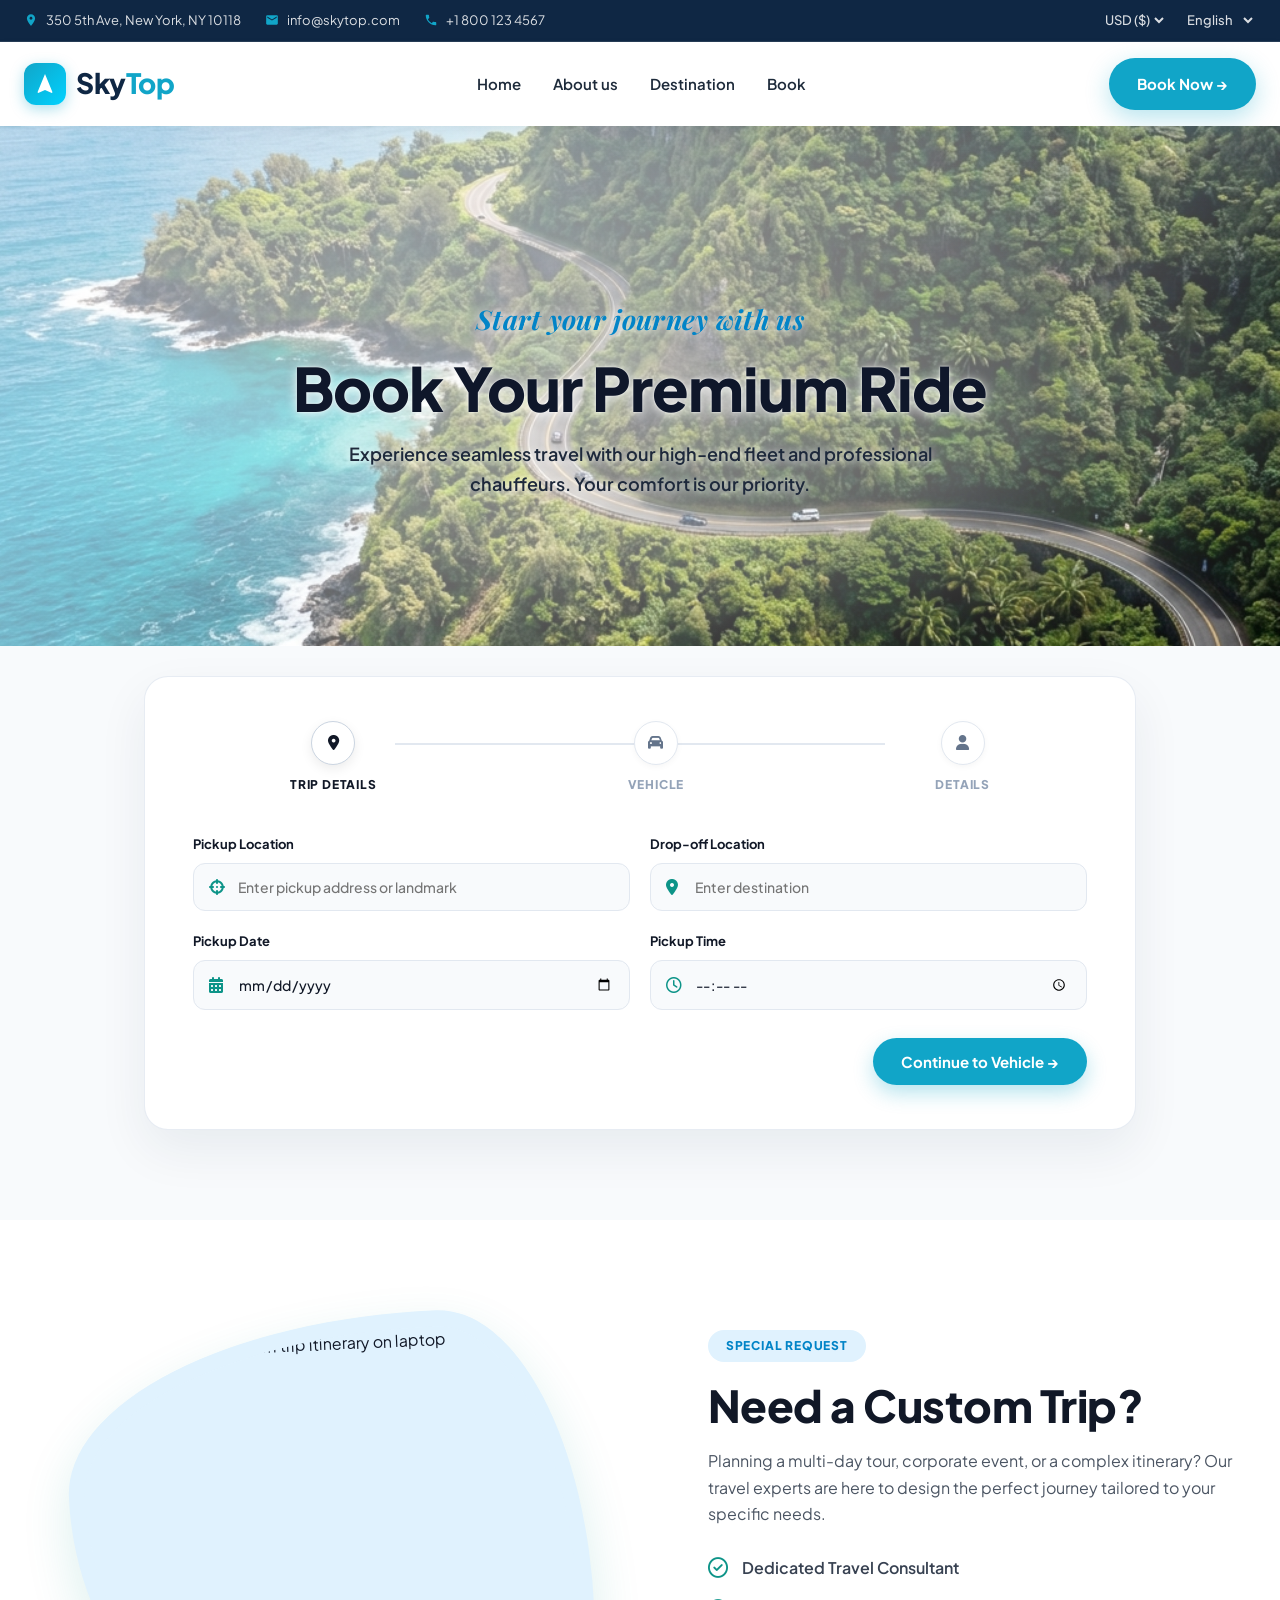
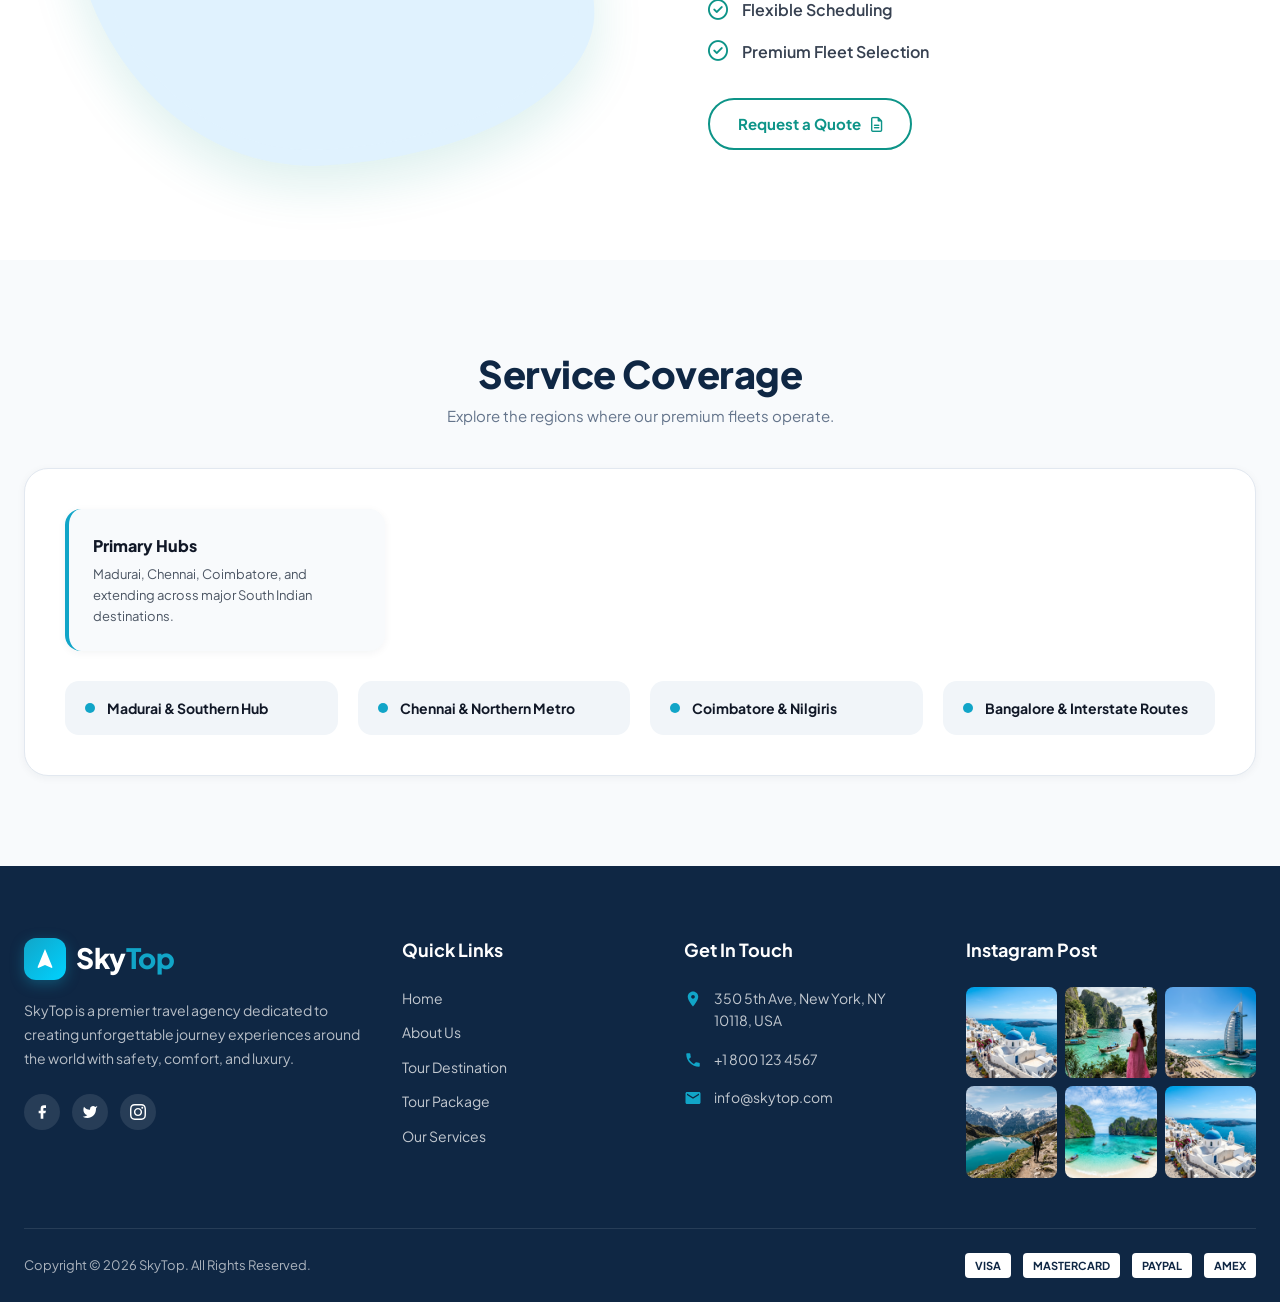
==== commit 5e924498: "feat: integrate Font Awesome icons into booking stepper and forms and implement custom page styling " ====
--- a/book.html
+++ b/book.html
@@ -21,6 +21,9 @@
   <meta property="og:description"
     content="Experience seamless travel with our high-end fleet and professional chauffeurs.">
   <meta property="og:image" content="assets/images/skytop-hero-natural-wonder.jpg">
+
+  <!-- Font Awesome Icons -->
+  <link rel="stylesheet" href="https://cdnjs.cloudflare.com/ajax/libs/font-awesome/6.5.1/css/all.min.css">
 
   <!-- Stylesheets -->
   <link rel="stylesheet" href="styles/globals.css">
@@ -170,17 +173,17 @@
           </div>
 
           <div class="step-item active" data-step="1" id="stepIndicator1">
-            <div class="step-icon-circle">📍</div>
+            <div class="step-icon-circle"><i class="fa-solid fa-location-dot"></i></div>
             <span class="step-label">TRIP DETAILS</span>
           </div>
 
           <div class="step-item" data-step="2" id="stepIndicator2">
-            <div class="step-icon-circle">🚘</div>
+            <div class="step-icon-circle"><i class="fa-solid fa-car"></i></div>
             <span class="step-label">VEHICLE</span>
           </div>
 
           <div class="step-item" data-step="3" id="stepIndicator3">
-            <div class="step-icon-circle">👤</div>
+            <div class="step-icon-circle"><i class="fa-solid fa-user"></i></div>
             <span class="step-label">DETAILS</span>
           </div>
         </div>
@@ -193,10 +196,7 @@
               <div class="field-box">
                 <label class="field-label" for="pickupLoc">Pickup Location</label>
                 <div class="input-with-icon">
-                  <svg viewBox="0 0 24 24">
-                    <path
-                      d="M12 2C8.13 2 5 5.13 5 9c0 5.25 7 13 7 13s7-7.75 7-13c0-3.87-3.13-7-7-7zm0 9.5c-1.38 0-2.5-1.12-2.5-2.5s1.12-2.5 2.5-2.5 2.5 1.12 2.5 2.5-1.12 2.5-2.5 2.5z" />
-                  </svg>
+                  <i class="fa-solid fa-crosshairs field-fa-icon"></i>
                   <input type="text" id="pickupLoc" class="form-input" placeholder="Enter pickup address or landmark"
                     required>
                 </div>
@@ -205,10 +205,7 @@
               <div class="field-box">
                 <label class="field-label" for="dropoffLoc">Drop-off Location</label>
                 <div class="input-with-icon">
-                  <svg viewBox="0 0 24 24">
-                    <path
-                      d="M12 2C8.13 2 5 5.13 5 9c0 5.25 7 13 7 13s7-7.75 7-13c0-3.87-3.13-7-7-7zm0 9.5c-1.38 0-2.5-1.12-2.5-2.5s1.12-2.5 2.5-2.5 2.5 1.12 2.5 2.5-1.12 2.5-2.5 2.5z" />
-                  </svg>
+                  <i class="fa-solid fa-location-dot field-fa-icon"></i>
                   <input type="text" id="dropoffLoc" class="form-input" placeholder="Enter destination" required>
                 </div>
               </div>
@@ -216,10 +213,7 @@
               <div class="field-box">
                 <label class="field-label" for="pickupDate">Pickup Date</label>
                 <div class="input-with-icon">
-                  <svg viewBox="0 0 24 24">
-                    <path
-                      d="M19 4h-1V2h-2v2H8V2H6v2H5c-1.11 0-1.99.9-1.99 2L3 20c0 1.1.89 2 2 2h14c1.1 0 2-.9 2-2V6c0-1.1-.9-2-2-2zm0 16H5V10h14v10z" />
-                  </svg>
+                  <i class="fa-solid fa-calendar-days field-fa-icon"></i>
                   <input type="date" id="pickupDate" class="form-input" required>
                 </div>
               </div>
@@ -227,10 +221,7 @@
               <div class="field-box">
                 <label class="field-label" for="pickupTime">Pickup Time</label>
                 <div class="input-with-icon">
-                  <svg viewBox="0 0 24 24">
-                    <path
-                      d="M11.99 2C6.47 2 2 6.48 2 12s4.47 10 9.99 10C17.52 22 22 17.52 22 12S17.52 2 11.99 2zM12 20c-4.42 0-8-3.58-8-8s3.58-8 8-8 8 3.58 8 8-3.58 8-8 8zm.5-13H11v6l5.25 3.15.75-1.23-4.5-2.67z" />
-                  </svg>
+                  <i class="fa-regular fa-clock field-fa-icon"></i>
                   <input type="time" id="pickupTime" class="form-input" required>
                 </div>
               </div>
@@ -337,9 +328,11 @@
       <div class="container">
         <div class="custom-trip-grid">
 
-          <div class="custom-media-arch">
-            <img src="https://images.unsplash.com/photo-1531403009284-440f080d1e12?auto=format&fit=crop&w=800&q=80"
-              alt="Person planning custom trip itinerary on laptop">
+          <div class="custom-media-blob-container">
+            <div class="custom-media-blob">
+              <img src="https://images.unsplash.com/photo-1531403009284-440f080d1e12?auto=format&fit=crop&w=800&q=80"
+                alt="Person planning custom trip itinerary on laptop">
+            </div>
           </div>
 
           <div class="custom-info-content">
@@ -352,21 +345,22 @@
 
             <div class="check-feature-list">
               <div class="check-feature-item">
-                <div class="check-icon">&#10003;</div>
+                <i class="fa-regular fa-circle-check check-fa-icon"></i>
                 <span>Dedicated Travel Consultant</span>
               </div>
               <div class="check-feature-item">
-                <div class="check-icon">&#10003;</div>
+                <i class="fa-regular fa-circle-check check-fa-icon"></i>
                 <span>Flexible Scheduling</span>
               </div>
               <div class="check-feature-item">
-                <div class="check-icon">&#10003;</div>
+                <i class="fa-regular fa-circle-check check-fa-icon"></i>
                 <span>Premium Fleet Selection</span>
               </div>
             </div>
 
             <a href="index.html#contact" class="btn-request-quote">
-              Request a Quote &#128196;
+              <span>Request a Quote</span>
+              <i class="fa-regular fa-file-lines"></i>
             </a>
           </div>
 
--- a/styles/globals.css
+++ b/styles/globals.css
@@ -109,7 +109,6 @@
   color: var(--primary-teal);
   display: block;
   margin-bottom: 6px;
-  text-transform: capitalize;
   letter-spacing: 0.5px;
 }
 
@@ -472,7 +471,6 @@
   font-weight: 700;
   color: var(--white);
   margin-bottom: 22px;
-  position: relative;
 }
 
 .footer-links-list {
--- a/styles/book.css
+++ b/styles/book.css
@@ -1,61 +1,79 @@
 /* ==========================================================================
-   SKYTOP TRAVEL - BOOK PAGE SCOPED STYLESHEET (MATCHING EXACT REVISED DESIGN)
-   Scoped under parent container: .book-page
+   SKYTOP TRAVEL - BOOK PAGE SCOPED STYLESHEET
+   Matching Exact Design: Winding Coastal Road Banner + Left Smoke Mist + Clean Floating Card
    ========================================================================== */
+
+@import url('https://fonts.googleapis.com/css2?family=Playfair+Display:ital,wght@1,500;1,600&family=Plus+Jakarta+Sans:wght@400;500;600;700;800&display=swap');
 
 .book-page {
   background-color: #F8FAFC;
-  color: var(--text-main);
-  font-family: var(--font-body);
+  color: #111827;
+  font-family: 'Plus Jakarta Sans', var(--font-body);
 }
 
 /* --------------------------------------------------------------------------
-   1. HERO BANNER (BOOK YOUR PREMIUM RIDE)
+   1. HERO BANNER (COASTAL ROAD + LEFT HEAVY SMOKE MIST OVERLAY + CENTERED CHARCOAL TYPOGRAPHY)
    -------------------------------------------------------------------------- */
 .book-page .book-hero {
   position: relative;
-  min-height: 480px;
-  background: linear-gradient(180deg, rgba(15, 39, 68, 0.4) 0%, rgba(15, 39, 68, 0.65) 100%),
-    url('https://images.unsplash.com/photo-1507525428034-b723cf961d3e?auto=format&fit=crop&w=1920&q=80') center/cover no-repeat;
+  min-height: 520px;
+  /* Light subtle smoky fog wash so coastal scenery pops through clearly */
+  background: 
+    radial-gradient(ellipse at 50% 45%, rgba(255, 255, 255, 0.55) 0%, rgba(255, 255, 255, 0.35) 45%, rgba(255, 255, 255, 0.1) 75%, rgba(255, 255, 255, 0) 100%),
+    linear-gradient(90deg, rgba(255, 255, 255, 0.45) 0%, rgba(255, 255, 255, 0.25) 30%, rgba(255, 255, 255, 0.08) 60%, rgba(255, 255, 255, 0) 85%),
+    linear-gradient(180deg, rgba(255, 255, 255, 0.25) 0%, rgba(255, 255, 255, 0) 35%),
+    url('../assets/images/coastal-road-hero.png') center/cover no-repeat;
   display: flex;
   flex-direction: column;
   align-items: center;
   justify-content: center;
   text-align: center;
-  padding: 90px 24px 140px;
-  color: var(--white);
+  padding: 110px 24px 85px;
+  color: #0f172a;
 }
 
 .book-page .book-hero-subtitle {
-  font-family: var(--font-script);
-  font-size: 32px;
-  color: #5eead4;
-  margin-bottom: 8px;
+  font-family: 'Playfair Display', Georgia, serif;
+  font-style: italic;
+  font-weight: 700;
+  font-size: 27px;
+  color: #0284c7;
+  margin-bottom: 14px;
   display: block;
+  text-align: center;
+  letter-spacing: 0.3px;
+  text-shadow: 0 1px 8px rgba(255, 255, 255, 0.95);
 }
 
 .book-page .book-hero-title {
-  font-size: 52px;
-  font-weight: 800;
-  line-height: 1.15;
-  letter-spacing: -0.5px;
-  margin-bottom: 16px;
-  color: var(--white);
+  font-size: 60px;
+  font-weight: 800;
+  line-height: 1.1;
+  letter-spacing: -1px;
+  margin: 0 auto 18px auto;
+  color: #0f172a;
+  max-width: 820px;
+  text-align: center;
+  text-shadow: 0 2px 12px rgba(255, 255, 255, 0.95), 0 0 2px rgba(255, 255, 255, 1);
 }
 
 .book-page .book-hero-desc {
-  font-size: 17px;
-  color: rgba(255, 255, 255, 0.9);
-  max-width: 620px;
-  line-height: 1.6;
+  font-size: 18px;
+  font-weight: 600;
+  color: #1e293b;
+  max-width: 640px;
+  margin: 0 auto;
+  line-height: 1.65;
+  text-align: center;
+  text-shadow: 0 1px 8px rgba(255, 255, 255, 0.95);
 }
 
 /* --------------------------------------------------------------------------
-   2. BOOKING WIZARD CARD (OVERLAPPING HERO)
+   2. BOOKING WIZARD CARD (CLEAN WHITE CARD BELOW BANNER)
    -------------------------------------------------------------------------- */
 .book-page .wizard-container {
   max-width: 1040px;
-  margin: -80px auto 90px;
+  margin: 30px auto 90px;
   padding: 0 24px;
   position: relative;
   z-index: 20;
@@ -64,9 +82,9 @@
 .book-page .wizard-card {
   background: var(--white);
   border-radius: 24px;
-  padding: 40px 48px;
-  box-shadow: 0 20px 50px rgba(15, 39, 68, 0.1);
-  border: 1px solid var(--border-light);
+  padding: 44px 48px;
+  box-shadow: 0 20px 50px rgba(15, 39, 68, 0.07);
+  border: 1px solid rgba(226, 232, 240, 0.8);
 }
 
 /* Stepper Bar */
@@ -74,7 +92,7 @@
   display: flex;
   align-items: center;
   justify-content: space-between;
-  margin-bottom: 36px;
+  margin-bottom: 40px;
   position: relative;
   max-width: 700px;
   margin-left: auto;
@@ -85,7 +103,7 @@
   display: flex;
   flex-direction: column;
   align-items: center;
-  gap: 8px;
+  gap: 10px;
   cursor: pointer;
   z-index: 2;
   position: relative;
@@ -95,26 +113,28 @@
   width: 44px;
   height: 44px;
   border-radius: 50%;
+  background: #ffffff;
+  color: #64748b;
+  display: flex;
+  align-items: center;
+  justify-content: center;
+  font-size: 15px;
+  font-weight: 700;
+  transition: var(--transition-fast);
+  border: 1px solid #e2e8f0;
+  box-shadow: 0 2px 6px rgba(0, 0, 0, 0.04);
+}
+
+.book-page .step-item.active .step-icon-circle {
+  background: #ffffff;
+  color: #111827;
+  border-color: #cbd5e1;
+  box-shadow: 0 4px 12px rgba(0, 0, 0, 0.08);
+}
+
+.book-page .step-item.completed .step-icon-circle {
   background: #f1f5f9;
-  color: #64748b;
-  display: flex;
-  align-items: center;
-  justify-content: center;
-  font-size: 16px;
-  font-weight: 700;
-  transition: var(--transition-fast);
-  border: 2px solid transparent;
-}
-
-.book-page .step-item.active .step-icon-circle {
-  background: var(--primary-teal);
-  color: var(--white);
-  box-shadow: 0 6px 20px rgba(17, 165, 200, 0.35);
-}
-
-.book-page .step-item.completed .step-icon-circle {
-  background: #0d9488;
-  color: var(--white);
+  color: #0d9488;
 }
 
 .book-page .step-label {
@@ -126,7 +146,7 @@
 }
 
 .book-page .step-item.active .step-label {
-  color: var(--primary-dark);
+  color: #111827;
 }
 
 .book-page .stepper-line {
@@ -141,7 +161,7 @@
 
 .book-page .stepper-line-fill {
   height: 100%;
-  background: var(--primary-teal);
+  background: #11a5c8;
   width: 0%;
   transition: width 0.35s ease;
 }
@@ -171,7 +191,7 @@
 .book-page .field-label {
   font-size: 13px;
   font-weight: 700;
-  color: var(--primary-dark);
+  color: #111827;
 }
 
 .book-page .input-with-icon {
@@ -180,12 +200,13 @@
   align-items: center;
 }
 
+.book-page .input-with-icon .field-fa-icon,
 .book-page .input-with-icon svg {
   position: absolute;
   left: 16px;
-  width: 18px;
-  height: 18px;
-  fill: var(--primary-teal);
+  font-size: 16px;
+  color: #0d9488;
+  fill: #0d9488;
   pointer-events: none;
 }
 
@@ -197,13 +218,13 @@
   border-radius: 12px;
   font-size: 14px;
   font-weight: 500;
-  color: var(--primary-dark);
+  color: #111827;
   transition: var(--transition-fast);
 }
 
 .book-page .form-input:focus {
   background: var(--white);
-  border-color: var(--primary-teal);
+  border-color: #11a5c8;
   box-shadow: 0 0 0 3px rgba(17, 165, 200, 0.15);
 }
 
@@ -226,18 +247,18 @@
   gap: 8px;
   cursor: pointer;
   transition: var(--transition-smooth);
-  box-shadow: var(--shadow-teal);
+  box-shadow: 0 8px 20px rgba(17, 165, 200, 0.3);
 }
 
 .book-page .btn-continue:hover {
   background-color: #0d8ca8;
   transform: translateY(-2px);
-  box-shadow: 0 10px 25px rgba(17, 165, 200, 0.4);
+  box-shadow: 0 12px 28px rgba(17, 165, 200, 0.4);
 }
 
 .book-page .btn-back {
   background: transparent;
-  color: var(--text-muted);
+  color: #64748b;
   font-weight: 700;
   font-size: 14px;
   padding: 12px 20px;
@@ -246,7 +267,7 @@
 }
 
 .book-page .btn-back:hover {
-  color: var(--primary-dark);
+  color: #111827;
   background: #f1f5f9;
 }
 
@@ -271,7 +292,7 @@
 .book-page .v-card:hover,
 .book-page .v-card.selected {
   background: var(--white);
-  border-color: var(--primary-teal);
+  border-color: #11a5c8;
   box-shadow: var(--shadow-md);
   transform: translateY(-4px);
 }
@@ -284,13 +305,13 @@
 .book-page .v-title {
   font-size: 16px;
   font-weight: 800;
-  color: var(--primary-dark);
+  color: #111827;
   margin-bottom: 4px;
 }
 
 .book-page .v-capacity {
   font-size: 12px;
-  color: var(--text-muted);
+  color: #64748b;
   font-weight: 600;
 }
 
@@ -298,36 +319,49 @@
   margin-top: 10px;
   font-size: 15px;
   font-weight: 800;
-  color: var(--primary-teal);
+  color: #11a5c8;
 }
 
 /* --------------------------------------------------------------------------
-   3. SPECIAL REQUEST (NEED A CUSTOM TRIP?)
+   3. SPECIAL REQUEST (NEED A CUSTOM TRIP? - ORGANIC BLOB IMAGE & TEAL ACCENTS)
    -------------------------------------------------------------------------- */
 .book-page .custom-trip-section {
-  padding: 90px 0;
+  padding: 95px 0;
   background-color: var(--white);
 }
 
 .book-page .custom-trip-grid {
   display: grid;
-  grid-template-columns: 1fr 1fr;
-  gap: 70px;
-  align-items: center;
-}
-
-.book-page .custom-media-arch {
+  grid-template-columns: 1.1fr 1fr;
+  gap: 60px;
+  align-items: center;
+}
+
+.book-page .custom-media-blob-container {
+  position: relative;
   width: 100%;
-  max-width: 480px;
-  height: 460px;
-  border-radius: 220px 220px 24px 24px;
+  max-width: 520px;
+  margin: 0 auto;
+}
+
+.book-page .custom-media-blob {
+  width: 100%;
+  height: 450px;
+  border-radius: 72% 28% 54% 46% / 38% 68% 32% 62%;
   overflow: hidden;
-  box-shadow: 0 20px 45px rgba(15, 39, 68, 0.1);
-  border: 6px solid var(--white);
-  margin: 0 auto;
-}
-
-.book-page .custom-media-arch img {
+  box-shadow: 0 20px 50px rgba(13, 148, 136, 0.14);
+  border: 16px solid #e0f2fe;
+  background: #e0f2fe;
+  transform: rotate(-2.5deg);
+  transition: transform 0.4s ease, border-radius 0.4s ease;
+}
+
+.book-page .custom-media-blob:hover {
+  transform: rotate(0deg) scale(1.02);
+  border-radius: 65% 35% 48% 52% / 45% 62% 38% 55%;
+}
+
+.book-page .custom-media-blob img {
   width: 100%;
   height: 100%;
   object-fit: cover;
@@ -339,73 +373,74 @@
 
 .book-page .special-tag {
   display: inline-block;
-  background-color: #ccfbf1;
-  color: #0f766e;
-  padding: 6px 16px;
+  background-color: #e0f2fe;
+  color: #0284c7;
+  padding: 6px 18px;
   border-radius: var(--radius-pill);
   font-size: 12px;
   font-weight: 800;
-  letter-spacing: 0.5px;
+  letter-spacing: 0.8px;
   text-transform: uppercase;
-  margin-bottom: 16px;
+  margin-bottom: 18px;
 }
 
 .book-page .custom-heading {
-  font-size: 42px;
-  font-weight: 800;
-  color: var(--primary-dark);
+  font-size: 44px;
+  font-weight: 800;
+  color: #111827;
   margin-bottom: 18px;
-  line-height: 1.2;
+  line-height: 1.15;
+  letter-spacing: -0.5px;
 }
 
 .book-page .custom-desc {
   font-size: 16px;
-  color: var(--text-muted);
-  line-height: 1.7;
+  color: #4b5563;
+  line-height: 1.65;
   margin-bottom: 28px;
 }
 
 .book-page .check-feature-list {
   display: flex;
   flex-direction: column;
+  gap: 16px;
+  margin-bottom: 34px;
+}
+
+.book-page .check-feature-item {
+  display: flex;
+  align-items: center;
   gap: 14px;
-  margin-bottom: 32px;
-}
-
-.book-page .check-feature-item {
-  display: flex;
-  align-items: center;
-  gap: 12px;
-  font-size: 15px;
-  font-weight: 700;
-  color: var(--primary-dark);
-}
-
-.book-page .check-icon {
-  width: 24px;
-  height: 24px;
-  border-radius: 50%;
-  background: #ccfbf1;
+  font-size: 16px;
+  font-weight: 600;
+  color: #374151;
+}
+
+.book-page .check-fa-icon {
+  font-size: 20px;
   color: #0d9488;
-  display: flex;
-  align-items: center;
-  justify-content: center;
-  font-size: 13px;
-  flex-shrink: 0;
 }
 
 .book-page .btn-request-quote {
   display: inline-flex;
   align-items: center;
   gap: 10px;
-  padding: 14px 30px;
-  border: 2px solid #0f766e;
-  color: #0f766e;
+  padding: 12px 28px;
+  border: 2px solid #0d9488;
+  color: #0d9488;
   border-radius: var(--radius-pill);
   font-weight: 700;
   font-size: 15px;
   transition: var(--transition-smooth);
   background: transparent;
+  text-decoration: none;
+}
+
+.book-page .btn-request-quote:hover {
+  background-color: #0d9488;
+  color: var(--white);
+  transform: translateY(-2px);
+  box-shadow: 0 8px 24px rgba(13, 148, 136, 0.25);
 }
 
 .book-page .btn-request-quote:hover {
@@ -437,7 +472,7 @@
   border-radius: 16px;
   padding: 24px;
   max-width: 320px;
-  border-left: 4px solid var(--primary-teal);
+  border-left: 4px solid #11a5c8;
   box-shadow: var(--shadow-sm);
   margin-bottom: 24px;
 }
@@ -445,13 +480,13 @@
 .book-page .hub-title {
   font-size: 16px;
   font-weight: 800;
-  color: var(--primary-dark);
+  color: #111827;
   margin-bottom: 6px;
 }
 
 .book-page .hub-text {
   font-size: 13px;
-  color: var(--text-muted);
+  color: #4b5563;
   line-height: 1.6;
 }
 
@@ -470,7 +505,7 @@
   align-items: center;
   gap: 12px;
   font-weight: 700;
-  color: var(--primary-dark);
+  color: #111827;
   font-size: 14px;
 }
 
@@ -478,7 +513,7 @@
   width: 10px;
   height: 10px;
   border-radius: 50%;
-  background: var(--primary-teal);
+  background: #11a5c8;
 }
 
 /* --------------------------------------------------------------------------
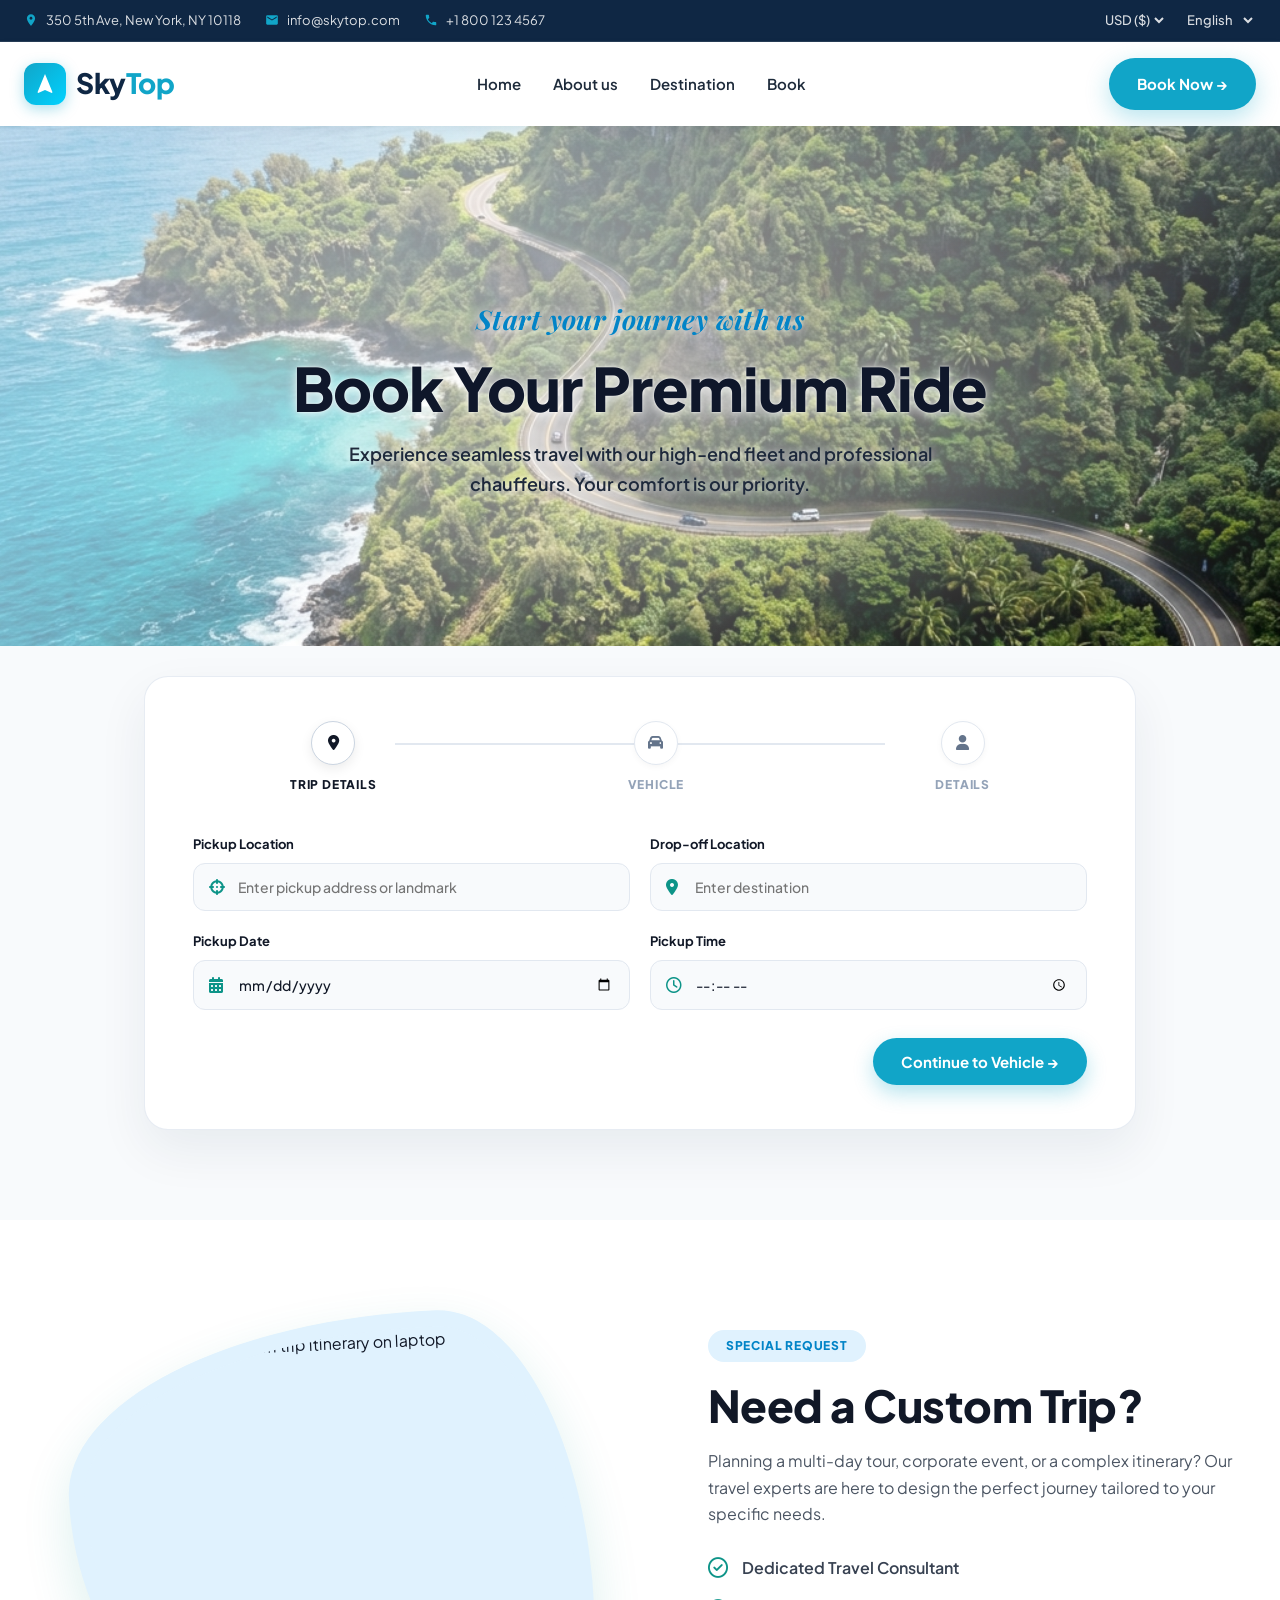
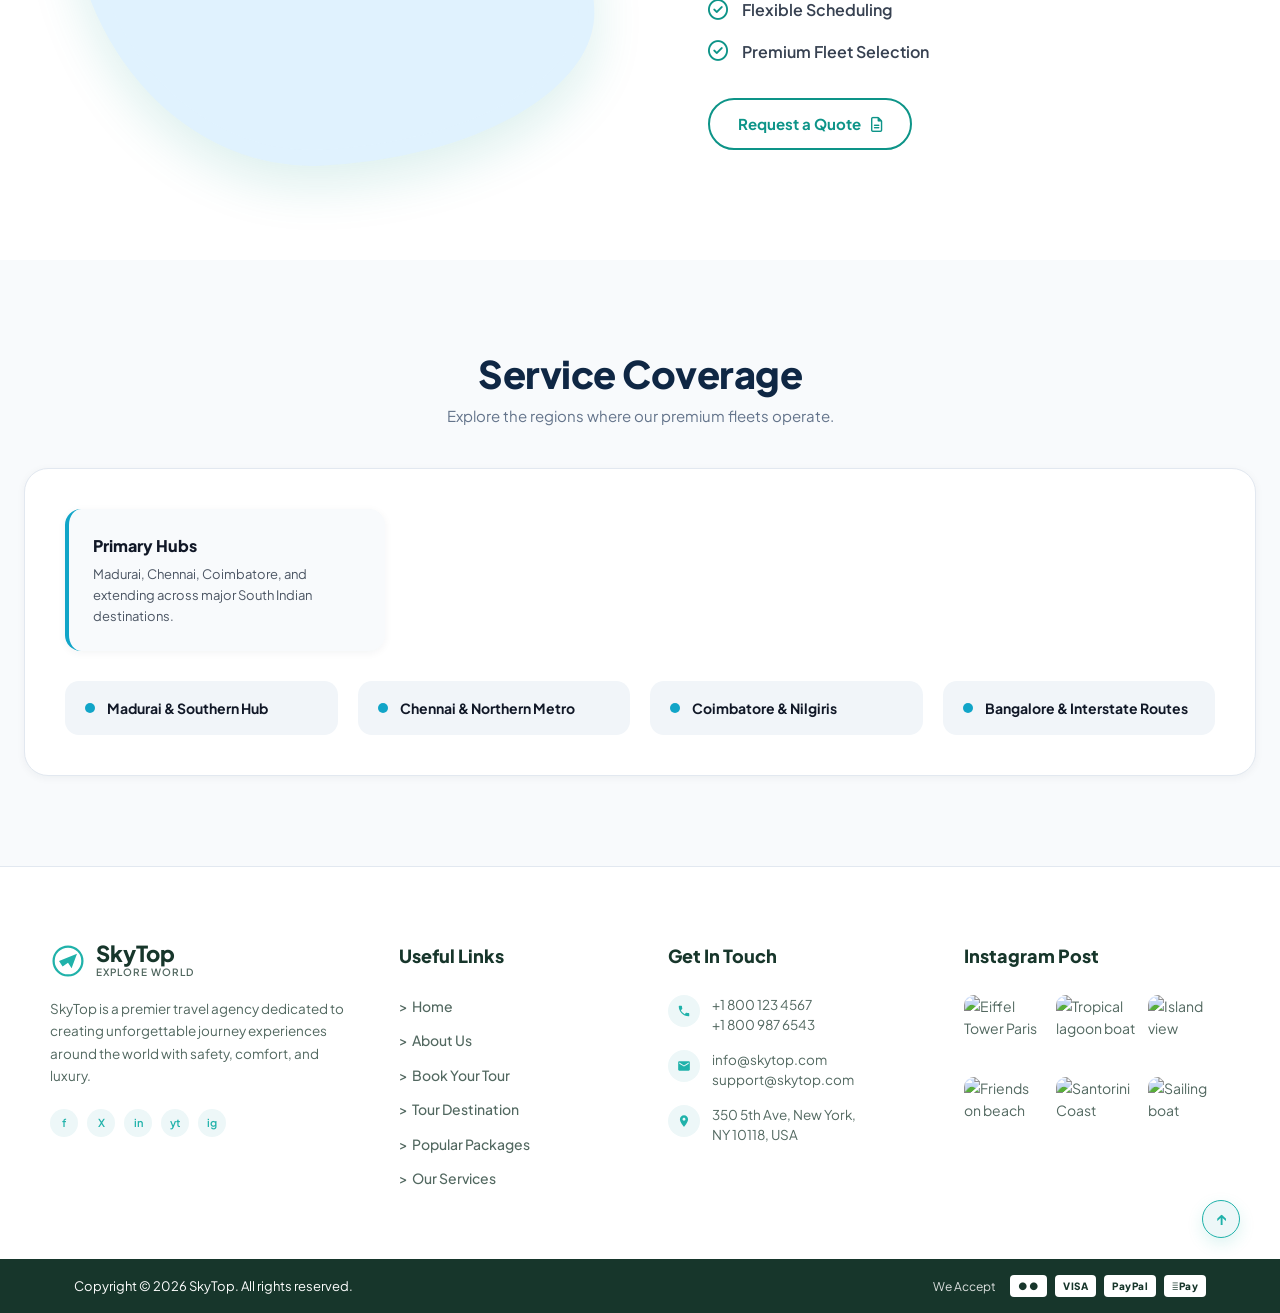
==== commit 1e641f8e: "feat: create global CSS stylesheet and update project layout with header and footer components" ====
--- a/book.html
+++ b/book.html
@@ -408,116 +408,8 @@
 
   </main>
 
-  <!-- Footer Component Include -->
-  <div data-include="footer.html">
-    <!-- Site Footer -->
-    <footer class="site-footer" id="contact">
-      <div class="container">
-        <div class="footer-top">
-          <div class="footer-brand">
-            <a href="index.html" class="brand-logo">
-              <div class="brand-logo-icon">
-                <svg viewBox="0 0 24 24">
-                  <path d="M12 2L4.5 20.29l.71.71L12 18l6.79 3 .71-.71z" />
-                </svg>
-              </div>
-              <span>Sky<span class="highlight">Top</span></span>
-            </a>
-            <p>SkyTop is a premier travel agency dedicated to creating unforgettable journey experiences around the
-              world with safety, comfort, and luxury.</p>
-            <div class="social-links">
-              <a href="https://facebook.com" class="social-link" aria-label="Facebook"><svg viewBox="0 0 24 24">
-                  <path d="M18 2h-3a5 5 0 00-5 5v3H7v4h3v8h4v-8h3l1-4h-4V7a1 1 0 011-1h3z" />
-                </svg></a>
-              <a href="https://twitter.com" class="social-link" aria-label="Twitter"><svg viewBox="0 0 24 24">
-                  <path
-                    d="M23 3a10.9 10.9 0 01-3.14 1.53 4.48 4.48 0 00-7.86 3v1A10.66 10.66 0 013 4s-4 9 5 13a11.64 11.64 0 01-7 2c9 5 20 0 20-11.5a4.5 4.5 0 00-.08-.83A7.72 7.72 0 0023 3z" />
-                </svg></a>
-              <a href="https://instagram.com" class="social-link" aria-label="Instagram"><svg viewBox="0 0 24 24">
-                  <path
-                    d="M12 2.163c3.204 0 3.584.012 4.85.07 3.252.148 4.771 1.691 4.919 4.919.058 1.265.069 1.645.069 4.849 0 3.205-.012 3.584-.069 4.849-.149 3.225-1.664 4.771-4.919 4.919-1.266.058-1.644.07-4.85.07-3.204 0-3.584-.012-4.849-.07-3.26-.149-4.771-1.699-4.919-4.92-.058-1.265-.07-1.644-.07-4.849 0-3.204.013-3.583.07-4.849.149-3.227 1.664-4.771 4.919-4.919 1.266-.057 1.645-.069 4.849-.069zm0-2.163c-3.259 0-3.667.014-4.947.072-4.358.2-6.78 2.618-6.98 6.98-.059 1.281-.073 1.689-.073 4.948 0 3.259.014 3.668.072 4.948.2 4.358 2.618 6.78 6.98 6.98 1.281.058 1.689.072 4.948.072 3.259 0 3.668-.014 4.948-.072 4.354-.2 6.782-2.618 6.979-6.98.059-1.28.073-1.689.073-4.948 0-3.259-.014-3.667-.072-4.947-.196-4.354-2.617-6.78-6.979-6.98-1.281-.059-1.69-.073-4.949-.073zm0 5.838c-3.403 0-6.162 2.759-6.162 6.162s2.759 6.163 6.162 6.163 6.162-2.759 6.162-6.163c0-3.403-2.759-6.162-6.162-6.162zm0 10.162c-2.209 0-4-1.79-4-4 0-2.209 1.791-4 4-4s4 1.791 4 4c0 2.21-1.791 4-4 4zm6.406-11.845c-.796 0-1.441.645-1.441 1.44s.645 1.44 1.441 1.44c.795 0 1.439-.645 1.439-1.44s-.644-1.44-1.439-1.44z" />
-                </svg></a>
-            </div>
-          </div>
-
-          <div class="footer-column">
-            <h3 class="footer-heading">Quick Links</h3>
-            <ul class="footer-links-list">
-              <li><a href="index.html">Home</a></li>
-              <li><a href="index.html#about">About Us</a></li>
-              <li><a href="book.html">Book Your Tour</a></li>
-              <li><a href="index.html#destinations">Tour Destination</a></li>
-              <li><a href="index.html#tours">Tour Package</a></li>
-              <li><a href="index.html#services">Our Services</a></li>
-            </ul>
-          </div>
-
-          <div class="footer-column">
-            <h3 class="footer-heading">Get In Touch</h3>
-            <div class="contact-info-list">
-              <div class="contact-info-item">
-                <svg viewBox="0 0 24 24">
-                  <path
-                    d="M12 2C8.13 2 5 5.13 5 9c0 5.25 7 13 7 13s7-7.75 7-13c0-3.87-3.13-7-7-7zm0 9.5c-1.38 0-2.5-1.12-2.5-2.5s1.12-2.5 2.5-2.5 2.5 1.12 2.5 2.5-1.12 2.5-2.5 2.5z" />
-                </svg>
-                <span>350 5th Ave, New York, NY 10118, USA</span>
-              </div>
-              <div class="contact-info-item">
-                <svg viewBox="0 0 24 24">
-                  <path
-                    d="M6.62 10.79c1.44 2.83 3.76 5.14 6.59 6.59l2.2-2.2c.27-.27.67-.36 1.02-.24 1.12.37 2.33.57 3.57.57.55 0 1 .45 1 1V20c0 .55-.45 1-1 1-9.39 0-17-7.61-17-17 0-.55.45-1 1-1h3.5c.55 0 1 .45 1 1 0 1.25.2 2.45.57 3.57.11.35.03.74-.25 1.02l-2.2 2.2z" />
-                </svg>
-                <span>+1 800 123 4567</span>
-              </div>
-              <div class="contact-info-item">
-                <svg viewBox="0 0 24 24">
-                  <path
-                    d="M20 4H4c-1.1 0-1.99.9-1.99 2L2 18c0 1.1.9 2 2 2h16c1.1 0 2-.9 2-2V6c0-1.1-.9-2-2-2zm0 4l-8 5-8-5V6l8 5 8-5v2z" />
-                </svg>
-                <span>info@skytop.com</span>
-              </div>
-            </div>
-          </div>
-
-          <div class="footer-column">
-            <h3 class="footer-heading">Instagram Post</h3>
-            <div class="instagram-grid">
-              <div class="instagram-thumb">
-                <img src="assets/images/skytop-destination-greece.jpg" alt="Instagram post Greece" loading="lazy">
-              </div>
-              <div class="instagram-thumb">
-                <img src="assets/images/skytop-destination-thailand.jpg" alt="Instagram post Thailand" loading="lazy">
-              </div>
-              <div class="instagram-thumb">
-                <img src="assets/images/skytop-destination-dubai.jpg" alt="Instagram post Dubai" loading="lazy">
-              </div>
-              <div class="instagram-thumb">
-                <img src="assets/images/skytop-destination-switzerland.jpg" alt="Instagram post Switzerland"
-                  loading="lazy">
-              </div>
-              <div class="instagram-thumb">
-                <img src="assets/images/skytop-hero-natural-wonder.jpg" alt="Instagram post Tropical beach"
-                  loading="lazy">
-              </div>
-              <div class="instagram-thumb">
-                <img src="assets/images/skytop-destination-greece.jpg" alt="Instagram post Island view" loading="lazy">
-              </div>
-            </div>
-          </div>
-        </div>
-
-        <div class="footer-bottom">
-          <p>Copyright &copy; 2026 SkyTop. All Rights Reserved.</p>
-          <div class="payment-methods">
-            <span class="payment-badge">VISA</span>
-            <span class="payment-badge">MASTERCARD</span>
-            <span class="payment-badge">PAYPAL</span>
-            <span class="payment-badge">AMEX</span>
-          </div>
-        </div>
-      </div>
-    </footer>
-  </div>
+  <!-- Shared Footer Component Include -->
+  <div data-include="footer.html"></div>
 
   <!-- Scripts -->
   <script src="js/main.js"></script>
--- a/styles/globals.css
+++ b/styles/globals.css
@@ -607,3 +607,251 @@
     text-align: center;
   }
 }
+
+/* --------------------------------------------------------------------------
+   SHARED SITE FOOTER COMPONENT STYLES
+   -------------------------------------------------------------------------- */
+.site-footer {
+  background-color: #ffffff;
+  padding: 75px 0 0;
+  position: relative;
+  color: #526860;
+  font-size: 14px;
+  border-top: 1px solid #e2e8f0;
+}
+
+.site-footer .footer-top-grid {
+  display: grid;
+  grid-template-columns: 1.2fr 0.9fr 1fr 1fr;
+  gap: 30px;
+  max-width: 1180px;
+  margin: 0 auto;
+  padding-bottom: 70px;
+}
+
+.site-footer .brand-logo-clean {
+  display: flex;
+  align-items: center;
+  gap: 10px;
+  text-decoration: none;
+  margin-bottom: 18px;
+}
+
+.site-footer .brand-text-wrap {
+  display: flex;
+  flex-direction: column;
+}
+
+.site-footer .brand-title {
+  font-size: 22px;
+  font-weight: 900;
+  color: #17362b;
+  line-height: 1;
+}
+
+.site-footer .brand-subtitle {
+  font-size: 10px;
+  text-transform: uppercase;
+  letter-spacing: 1px;
+  color: #526860;
+  font-weight: 600;
+}
+
+.site-footer .brand-desc-text {
+  font-size: 13.5px;
+  line-height: 1.65;
+  color: #526860;
+  margin-bottom: 22px;
+  max-width: 300px;
+}
+
+.site-footer .social-circles-row {
+  display: flex;
+  gap: 9px;
+}
+
+.site-footer .social-circle-sm {
+  width: 28px;
+  height: 28px;
+  border-radius: 50%;
+  background: #edf7f8;
+  color: #20b2aa;
+  display: flex;
+  align-items: center;
+  justify-content: center;
+  font-size: 11px;
+  font-weight: 600;
+  text-decoration: none;
+  transition: all 0.25s ease;
+}
+
+.site-footer .social-circle-sm:hover {
+  background: #20b2aa;
+  color: #ffffff;
+}
+
+.site-footer .footer-col-title {
+  font-size: 18px;
+  font-weight: 800;
+  color: #17362b;
+  margin-bottom: 24px;
+}
+
+.site-footer .useful-links-list {
+  list-style: none;
+  padding: 0;
+  margin: 0;
+  display: flex;
+  flex-direction: column;
+  gap: 12px;
+}
+
+.site-footer .useful-links-list a {
+  color: #526860;
+  text-decoration: none;
+  font-size: 14px;
+  font-weight: 500;
+  transition: color 0.25s ease, transform 0.25s ease;
+  display: inline-block;
+}
+
+.site-footer .useful-links-list a:hover {
+  color: #20b2aa;
+  transform: translateX(4px);
+}
+
+.site-footer .contact-badges-list {
+  display: flex;
+  flex-direction: column;
+  gap: 16px;
+}
+
+.site-footer .contact-badge-item {
+  display: flex;
+  align-items: flex-start;
+  gap: 12px;
+  font-size: 13.5px;
+  color: #526860;
+  line-height: 1.45;
+}
+
+.site-footer .contact-icon-circle {
+  width: 32px;
+  height: 32px;
+  border-radius: 50%;
+  background: #edf7f8;
+  display: flex;
+  align-items: center;
+  justify-content: center;
+  flex-shrink: 0;
+}
+
+.site-footer .insta-grid-3x2 {
+  display: grid;
+  grid-template-columns: repeat(3, 1fr);
+  gap: 10px;
+}
+
+.site-footer .insta-thumb-box {
+  height: 72px;
+  border-radius: 10px;
+  overflow: hidden;
+}
+
+.site-footer .insta-thumb-box img {
+  width: 100%;
+  height: 100%;
+  object-fit: cover;
+  display: block;
+  transition: transform 0.4s ease;
+}
+
+.site-footer .insta-thumb-box:hover img {
+  transform: scale(1.1);
+}
+
+.site-footer .scroll-top-btn {
+  position: absolute;
+  bottom: 75px;
+  right: 40px;
+  width: 38px;
+  height: 38px;
+  border-radius: 50%;
+  background: #edf7f8;
+  border: 1.5px solid #20b2aa;
+  color: #20b2aa;
+  display: flex;
+  align-items: center;
+  justify-content: center;
+  font-size: 16px;
+  font-weight: 700;
+  text-decoration: none;
+  box-shadow: 0 6px 16px rgba(32, 178, 170, 0.15);
+  transition: all 0.25s ease;
+  z-index: 10;
+}
+
+.site-footer .scroll-top-btn:hover {
+  background: #20b2aa;
+  color: #ffffff;
+}
+
+.site-footer .footer-bottom-dark-bar {
+  background: #17362b;
+  color: #ffffff;
+  padding: 16px 0;
+  font-size: 13px;
+}
+
+.site-footer .bottom-bar-inner {
+  display: flex;
+  justify-content: space-between;
+  align-items: center;
+  max-width: 1180px;
+  margin: 0 auto;
+}
+
+.site-footer .bottom-payments-wrap {
+  display: flex;
+  align-items: center;
+  gap: 14px;
+}
+
+.site-footer .we-accept-text {
+  opacity: 0.85;
+  font-size: 12px;
+}
+
+.site-footer .payment-icons-row {
+  display: flex;
+  gap: 8px;
+}
+
+.site-footer .pay-chip {
+  background: #ffffff;
+  color: #17362b;
+  border-radius: 4px;
+  padding: 3px 8px;
+  font-size: 10px;
+  font-weight: 800;
+  letter-spacing: 0.5px;
+}
+
+@media (max-width: 992px) {
+  .site-footer .footer-top-grid {
+    grid-template-columns: 1fr 1fr;
+    gap: 36px;
+  }
+}
+
+@media (max-width: 600px) {
+  .site-footer .footer-top-grid {
+    grid-template-columns: 1fr;
+  }
+
+  .site-footer .bottom-bar-inner {
+    flex-direction: column;
+    gap: 14px;
+    text-align: center;
+  }
+}
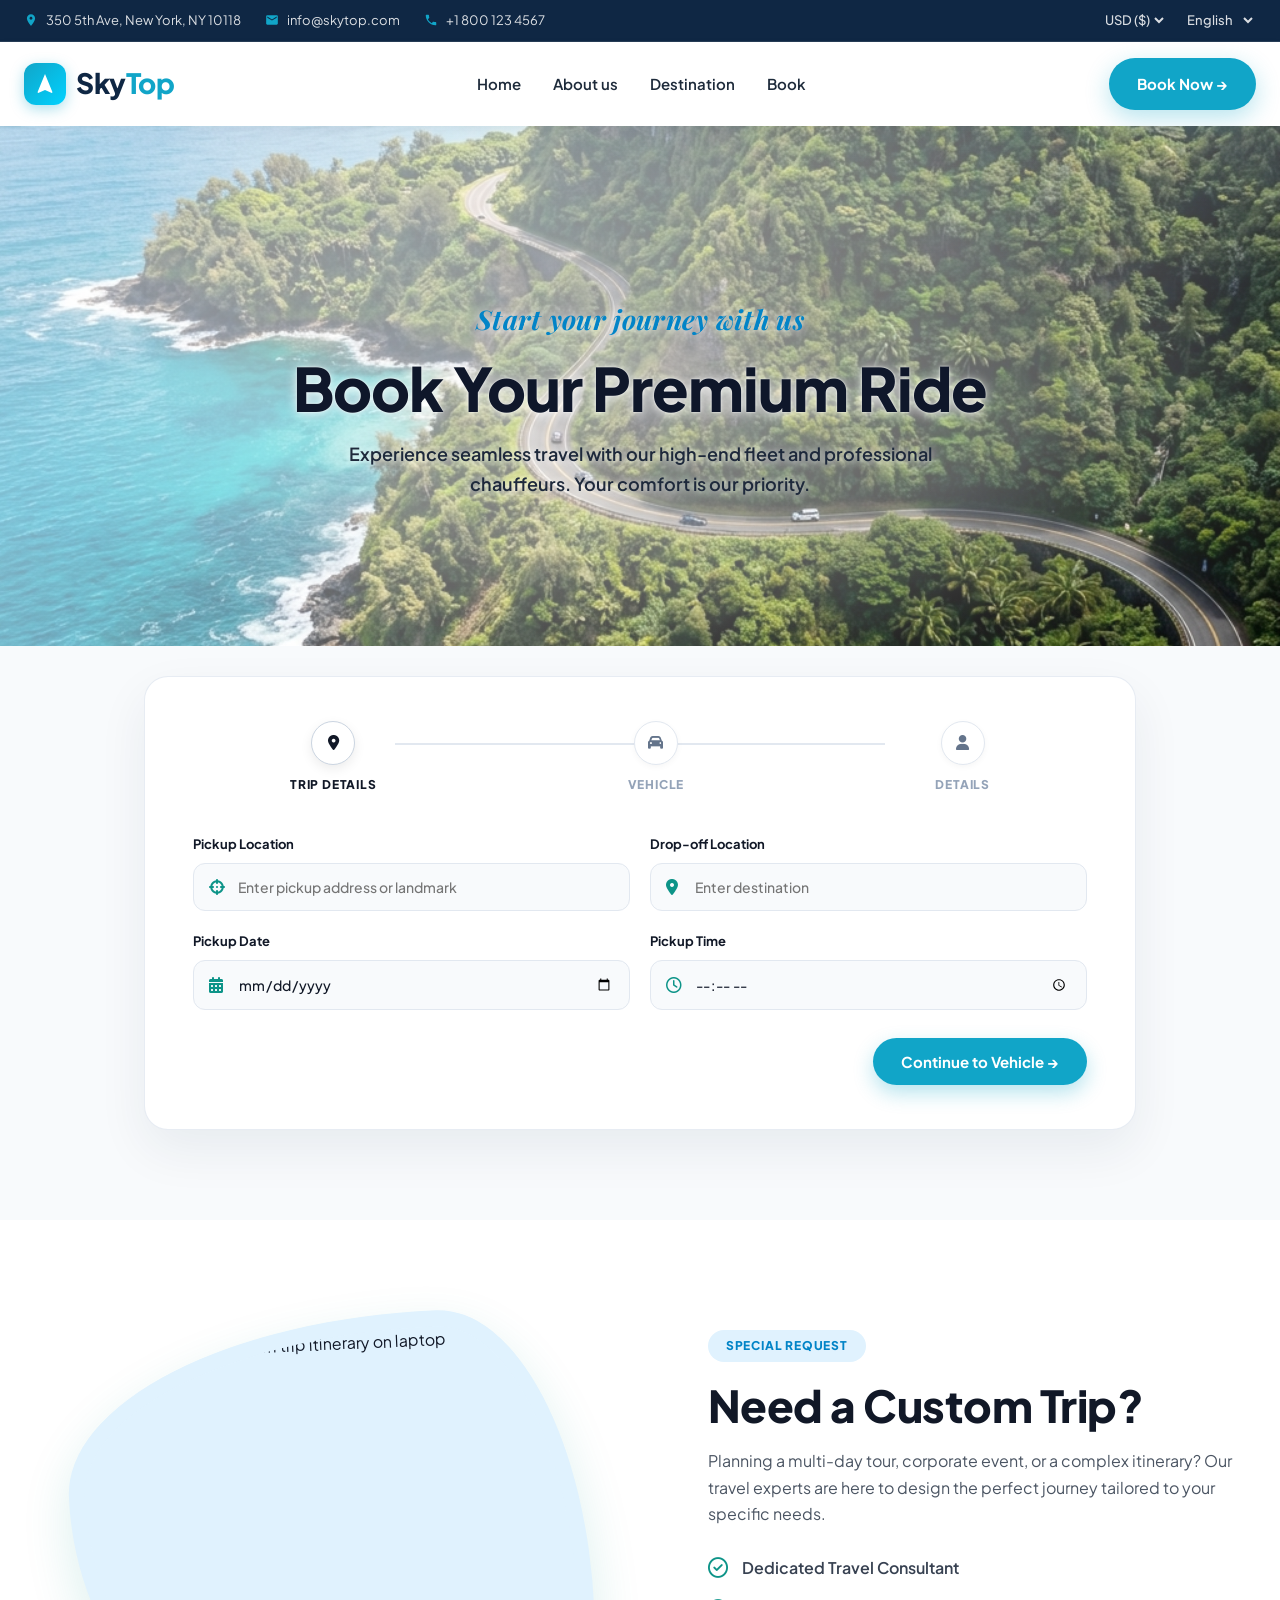
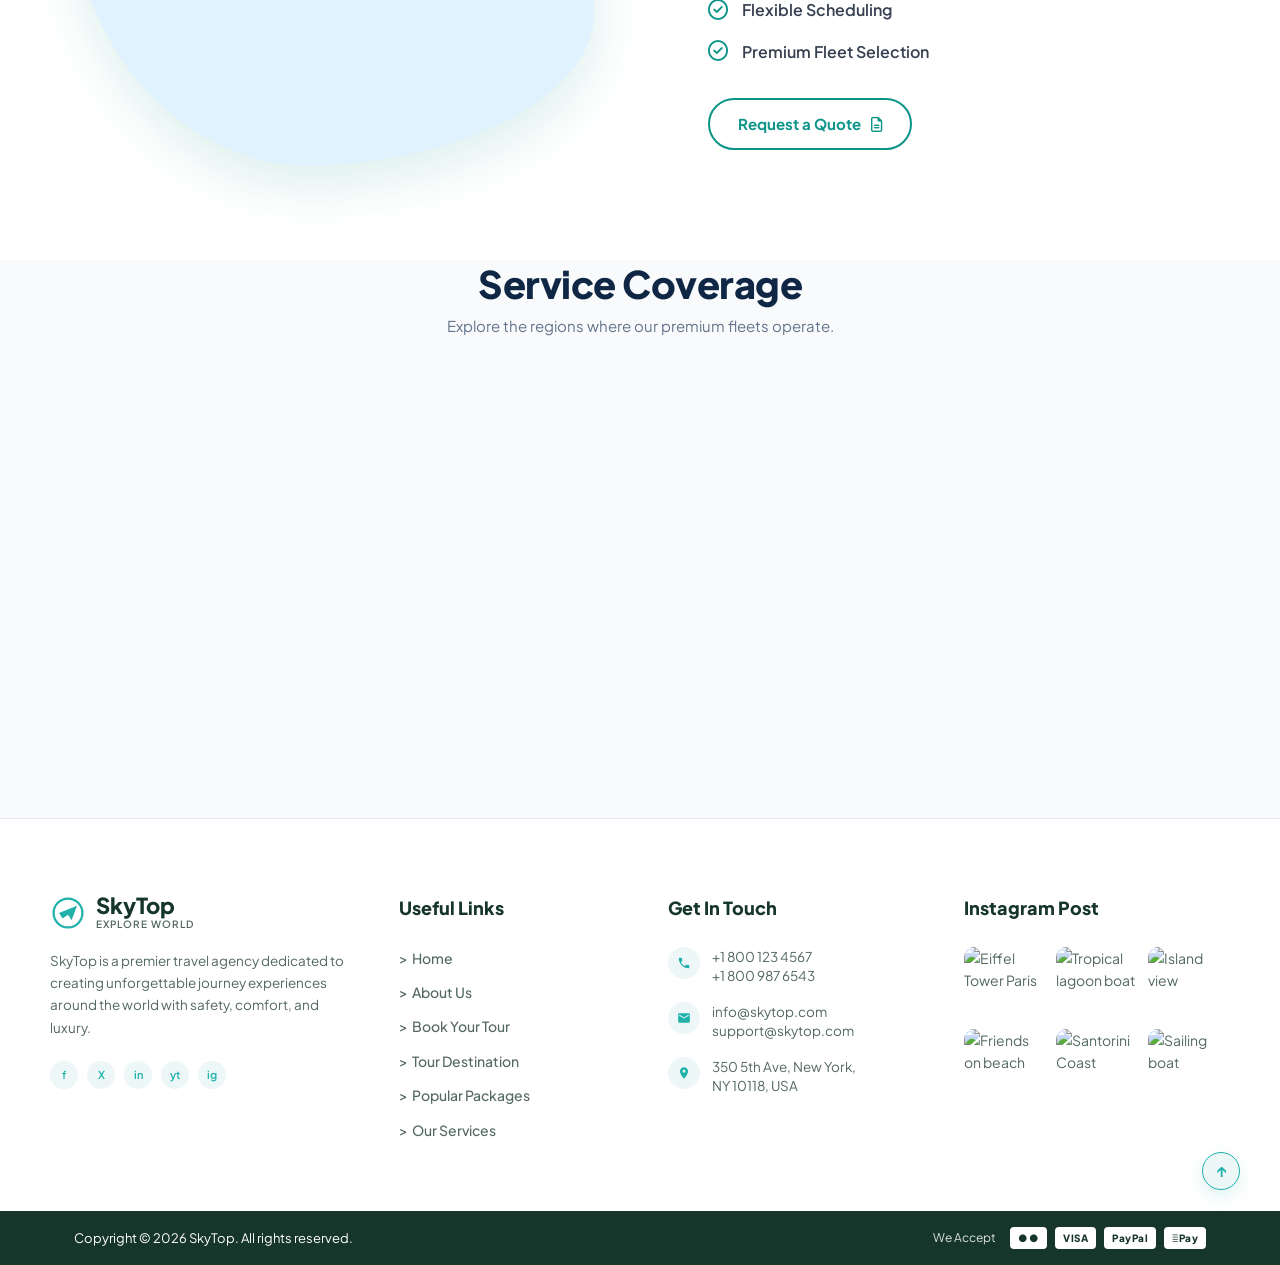
==== commit 81879be1: "Update destinations page, book map, and header links" ====
--- a/book.html
+++ b/book.html
@@ -379,28 +379,12 @@
         </div>
 
         <div class="coverage-grid">
-          <div class="hub-card">
-            <h3 class="hub-title">Primary Hubs</h3>
-            <p class="hub-text">Madurai, Chennai, Coimbatore, and extending across major South Indian destinations.</p>
-          </div>
-
-          <div class="regions-grid">
-            <div class="region-badge-card">
-              <div class="region-dot"></div>
-              <span>Madurai &amp; Southern Hub</span>
-            </div>
-            <div class="region-badge-card">
-              <div class="region-dot"></div>
-              <span>Chennai &amp; Northern Metro</span>
-            </div>
-            <div class="region-badge-card">
-              <div class="region-dot"></div>
-              <span>Coimbatore &amp; Nilgiris</span>
-            </div>
-            <div class="region-badge-card">
-              <div class="region-dot"></div>
-              <span>Bangalore &amp; Interstate Routes</span>
-            </div>
+          <div class="map-embed-box">
+            <iframe
+              src="https://www.google.com/maps/embed?pb=!1m18!1m12!1m3!1d125766.19577317772!2d78.05273934335938!3d9.925200700000003!2m3!1f0!2f0!3f0!3m2!1i1024!2i768!4f13.1!3m3!1m2!1s0x3b00c582b1189633%3A0xdc9e504c59918b95!2sMadurai%2C%20Tamil%20Nadu!5e0!3m2!1sen!2sin!4v1700000000000!5m2!1sen!2sin"
+              width="100%" height="400" style="border:0; border-radius: 18px;" allowfullscreen="" loading="lazy"
+              referrerpolicy="no-referrer-when-downgrade" title="Madurai Location Map">
+            </iframe>
           </div>
         </div>
       </div>
--- a/styles/book.css
+++ b/styles/book.css
@@ -18,7 +18,7 @@
   position: relative;
   min-height: 520px;
   /* Light subtle smoky fog wash so coastal scenery pops through clearly */
-  background: 
+  background:
     radial-gradient(ellipse at 50% 45%, rgba(255, 255, 255, 0.55) 0%, rgba(255, 255, 255, 0.35) 45%, rgba(255, 255, 255, 0.1) 75%, rgba(255, 255, 255, 0) 100%),
     linear-gradient(90deg, rgba(255, 255, 255, 0.45) 0%, rgba(255, 255, 255, 0.25) 30%, rgba(255, 255, 255, 0.08) 60%, rgba(255, 255, 255, 0) 85%),
     linear-gradient(180deg, rgba(255, 255, 255, 0.25) 0%, rgba(255, 255, 255, 0) 35%),
@@ -451,43 +451,32 @@
 }
 
 /* --------------------------------------------------------------------------
-   4. SERVICE COVERAGE SECTION
+   4. FULL-WIDTH SERVICE COVERAGE MAP BANNER (BORDERLESS)
    -------------------------------------------------------------------------- */
-.book-page .coverage-section {
-  padding: 90px 0;
+.book-page .full-width-coverage {
+  padding: 90px 0 0;
   background-color: #f8fafc;
-}
-
-.book-page .coverage-grid {
-  margin-top: 40px;
-  background: #ffffff;
-  border-radius: 24px;
-  padding: 40px;
-  box-shadow: var(--shadow-sm);
-  border: 1px solid var(--border-light);
-}
-
-.book-page .hub-card {
-  background: #f8fafc;
-  border-radius: 16px;
-  padding: 24px;
-  max-width: 320px;
-  border-left: 4px solid #11a5c8;
-  box-shadow: var(--shadow-sm);
-  margin-bottom: 24px;
-}
-
-.book-page .hub-title {
-  font-size: 16px;
-  font-weight: 800;
-  color: #111827;
-  margin-bottom: 6px;
-}
-
-.book-page .hub-text {
-  font-size: 13px;
-  color: #4b5563;
-  line-height: 1.6;
+  width: 100%;
+}
+
+.book-page .full-width-map-container,
+.book-page .map-embed-box {
+  width: 100%;
+  height: 480px;
+  position: relative;
+  overflow: hidden;
+  border: none !important;
+  border-radius: 0 !important;
+  box-shadow: none !important;
+}
+
+.book-page .full-width-map-container iframe,
+.book-page .map-embed-box iframe {
+  width: 100%;
+  height: 100%;
+  border: 0 !important;
+  outline: none !important;
+  display: block;
 }
 
 .book-page .regions-grid {
@@ -520,6 +509,10 @@
    RESPONSIVE BREAKPOINTS
    -------------------------------------------------------------------------- */
 @media (max-width: 992px) {
+  .book-page .coverage-top-row {
+    grid-template-columns: 1fr;
+  }
+
   .book-page .custom-trip-grid {
     grid-template-columns: 1fr;
     gap: 40px;
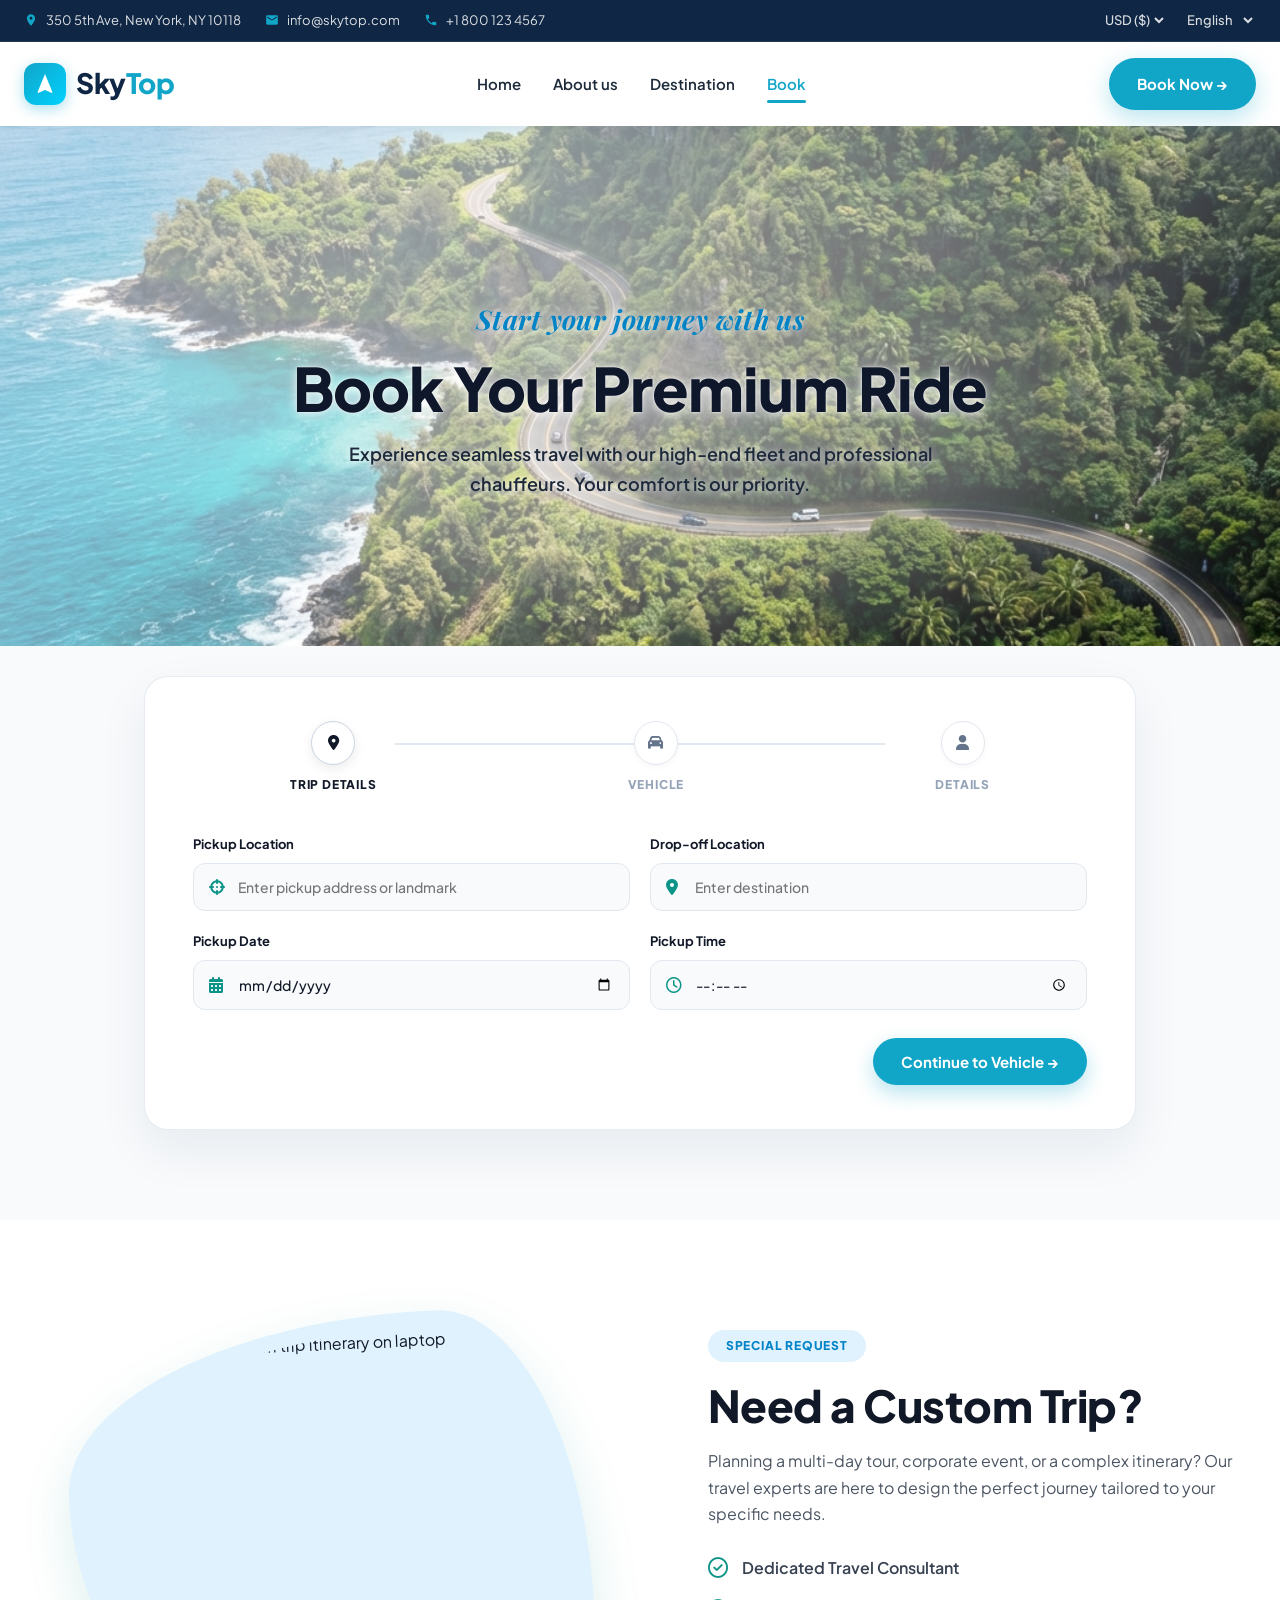
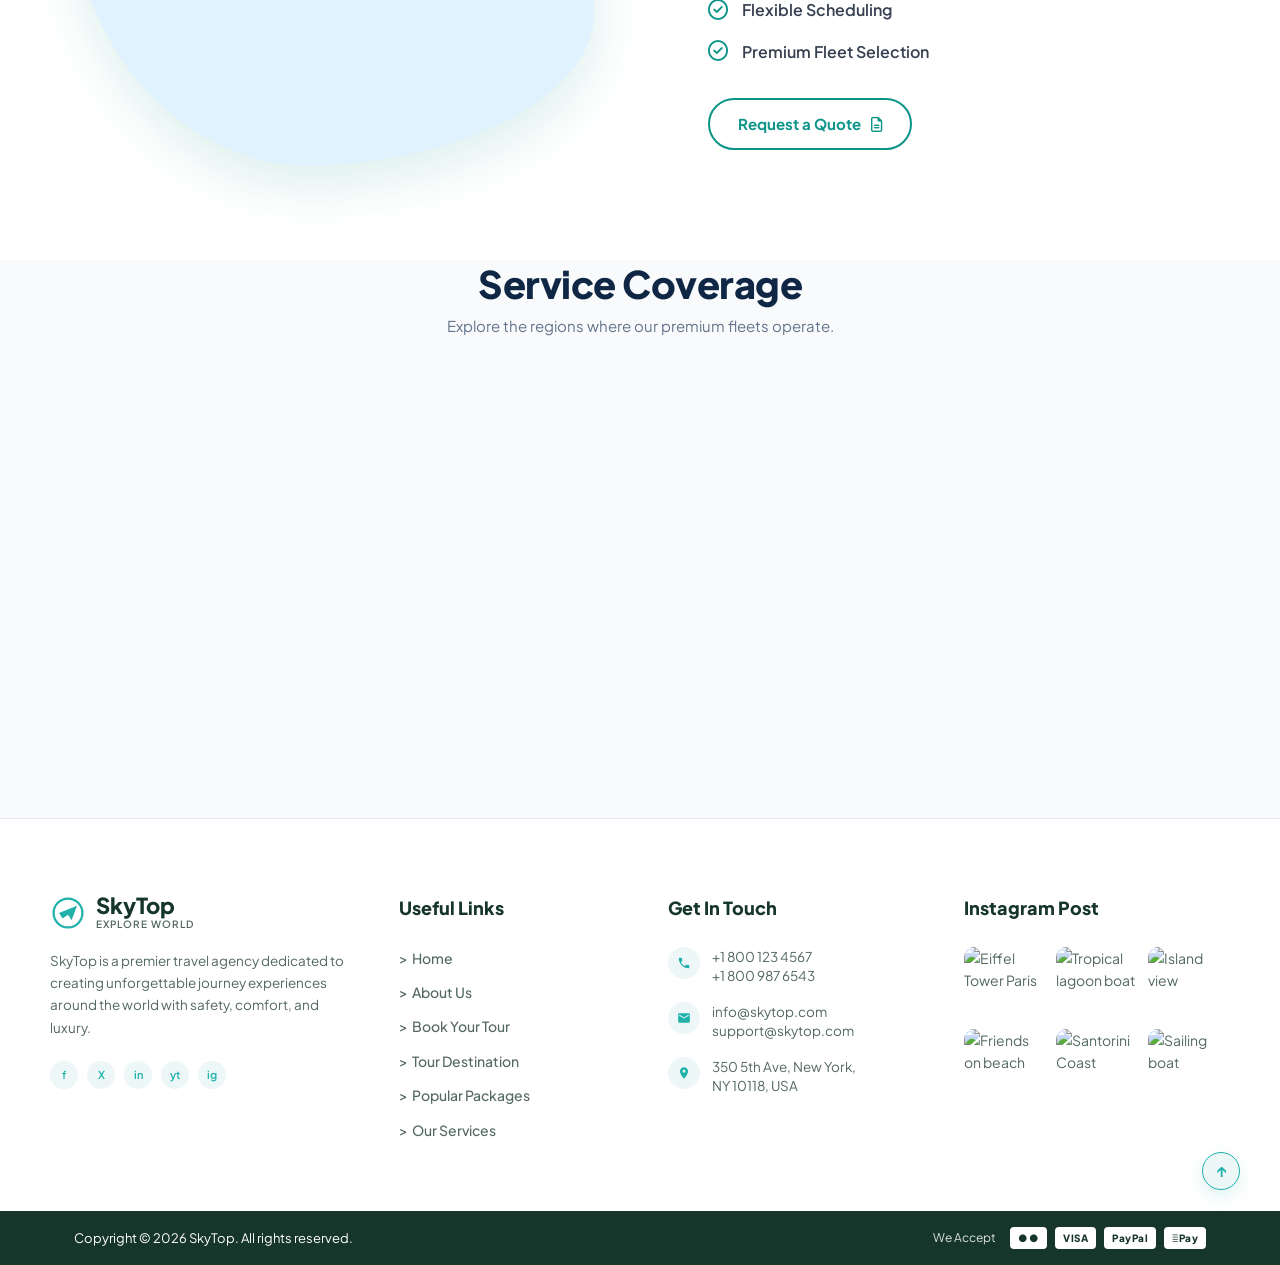
==== commit 9a448d5f: "feat: add About Us page with dedicated CSS and site-wide JavaScript navigation functionality" ====
--- a/book.html
+++ b/book.html
@@ -6,21 +6,29 @@
   <meta name="viewport" content="width=device-width, initial-scale=1.0">
 
   <!-- SEO Primary Metadata -->
-  <title>Book Your Premium Ride - SkyTop Travels</title>
+  <title>Book Your Premium Bus Ride | SkyTop Travels Madurai</title>
   <meta name="description"
-    content="Book luxury ride with SkyTop Travels. Experience seamless travel with our high-end fleet and professional chauffeurs across Madurai and South India.">
+    content="Book luxury bus rides, private coach tours, and luxury car rentals with SkyTop Travels Madurai. Easy online booking, 24/7 support, and transparent pricing.">
   <meta name="keywords"
-    content="skytop book, book premium ride, madurai travel booking, luxury bus rental, chauffeur service">
+    content="skytop book, book bus ride Madurai, luxury bus rental, South India travel booking, bus ticket booking Madurai, tour bus hire">
   <meta name="robots" content="index, follow">
   <link rel="canonical" href="https://www.skytop.com/book.html">
 
   <!-- Open Graph / Facebook -->
   <meta property="og:type" content="website">
   <meta property="og:url" content="https://www.skytop.com/book.html">
-  <meta property="og:title" content="Book Your Premium Ride - SkyTop Travels">
+  <meta property="og:title" content="Book Your Premium Bus Ride | SkyTop Travels Madurai">
   <meta property="og:description"
-    content="Experience seamless travel with our high-end fleet and professional chauffeurs.">
-  <meta property="og:image" content="assets/images/skytop-hero-natural-wonder.jpg">
+    content="Experience seamless travel with our luxury fleet, experienced captains, and transparent pricing. Book your journey online.">
+  <meta property="og:image" content="assets/images/coastal-road-hero.png">
+
+  <!-- Twitter Card -->
+  <meta name="twitter:card" content="summary_large_image">
+  <meta name="twitter:url" content="https://www.skytop.com/book.html">
+  <meta name="twitter:title" content="Book Your Premium Bus Ride | SkyTop Travels Madurai">
+  <meta name="twitter:description"
+    content="Book luxury bus rides and tour packages online with SkyTop Travels Madurai.">
+  <meta name="twitter:image" content="assets/images/coastal-road-hero.png">
 
   <!-- Font Awesome Icons -->
   <link rel="stylesheet" href="https://cdnjs.cloudflare.com/ajax/libs/font-awesome/6.5.1/css/all.min.css">
@@ -29,15 +37,27 @@
   <link rel="stylesheet" href="styles/globals.css">
   <link rel="stylesheet" href="styles/book.css">
 
-  <!-- Schema.org JSON-LD -->
+  <!-- Schema.org JSON-LD Structured Data for Search Engines -->
   <script type="application/ld+json">
   {
     "@context": "https://schema.org",
-    "@type": "TravelAgency",
-    "name": "SkyTop Travels",
-    "url": "https://www.skytop.com/book.html",
-    "telephone": "+18001234567",
-    "description": "Book Your Premium Ride with SkyTop Travels."
+    "@graph": [
+      {
+        "@type": "WebPage",
+        "@id": "https://www.skytop.com/book.html/#webpage",
+        "url": "https://www.skytop.com/book.html",
+        "name": "Book Your Premium Bus Ride | SkyTop Travels",
+        "description": "Online booking page for SkyTop Travels Madurai bus and tour services."
+      },
+      {
+        "@type": "TravelAgency",
+        "@id": "https://www.skytop.com/#organization",
+        "name": "SkyTop Travels Madurai",
+        "url": "https://www.skytop.com",
+        "telephone": "+18001234567",
+        "priceRange": "$$"
+      }
+    ]
   }
   </script>
 </head>
--- a/styles/book.css
+++ b/styles/book.css
@@ -68,6 +68,13 @@
   text-shadow: 0 1px 8px rgba(255, 255, 255, 0.95);
 }
 
+/* Section 1 Responsive Media Queries */
+@media (max-width: 600px) {
+  .book-page .book-hero-title {
+    font-size: 34px;
+  }
+}
+
 /* --------------------------------------------------------------------------
    2. BOOKING WIZARD CARD (CLEAN WHITE CARD BELOW BANNER)
    -------------------------------------------------------------------------- */
@@ -320,6 +327,27 @@
   font-size: 15px;
   font-weight: 800;
   color: #11a5c8;
+}
+
+/* Section 2 Responsive Media Queries */
+@media (max-width: 992px) {
+  .book-page .form-grid-2x2 {
+    grid-template-columns: 1fr;
+  }
+
+  .book-page .vehicle-cards-grid {
+    grid-template-columns: 1fr 1fr;
+  }
+}
+
+@media (max-width: 600px) {
+  .book-page .wizard-card {
+    padding: 24px 18px;
+  }
+
+  .book-page .vehicle-cards-grid {
+    grid-template-columns: 1fr;
+  }
 }
 
 /* --------------------------------------------------------------------------
@@ -437,17 +465,18 @@
 }
 
 .book-page .btn-request-quote:hover {
-  background-color: #0d9488;
-  color: var(--white);
-  transform: translateY(-2px);
-  box-shadow: 0 8px 24px rgba(13, 148, 136, 0.25);
-}
-
-.book-page .btn-request-quote:hover {
   background-color: #0f766e;
   color: var(--white);
   transform: translateY(-2px);
   box-shadow: 0 8px 24px rgba(15, 118, 110, 0.25);
+}
+
+/* Section 3 Responsive Media Queries */
+@media (max-width: 992px) {
+  .book-page .custom-trip-grid {
+    grid-template-columns: 1fr;
+    gap: 40px;
+  }
 }
 
 /* --------------------------------------------------------------------------
@@ -505,45 +534,18 @@
   background: #11a5c8;
 }
 
-/* --------------------------------------------------------------------------
-   RESPONSIVE BREAKPOINTS
-   -------------------------------------------------------------------------- */
+/* Section 4 Responsive Media Queries */
 @media (max-width: 992px) {
   .book-page .coverage-top-row {
     grid-template-columns: 1fr;
   }
 
-  .book-page .custom-trip-grid {
-    grid-template-columns: 1fr;
-    gap: 40px;
-  }
-
-  .book-page .form-grid-2x2 {
-    grid-template-columns: 1fr;
-  }
-
-  .book-page .vehicle-cards-grid {
-    grid-template-columns: 1fr 1fr;
-  }
-
   .book-page .regions-grid {
     grid-template-columns: 1fr 1fr;
   }
 }
 
 @media (max-width: 600px) {
-  .book-page .book-hero-title {
-    font-size: 34px;
-  }
-
-  .book-page .wizard-card {
-    padding: 24px 18px;
-  }
-
-  .book-page .vehicle-cards-grid {
-    grid-template-columns: 1fr;
-  }
-
   .book-page .regions-grid {
     grid-template-columns: 1fr;
   }
